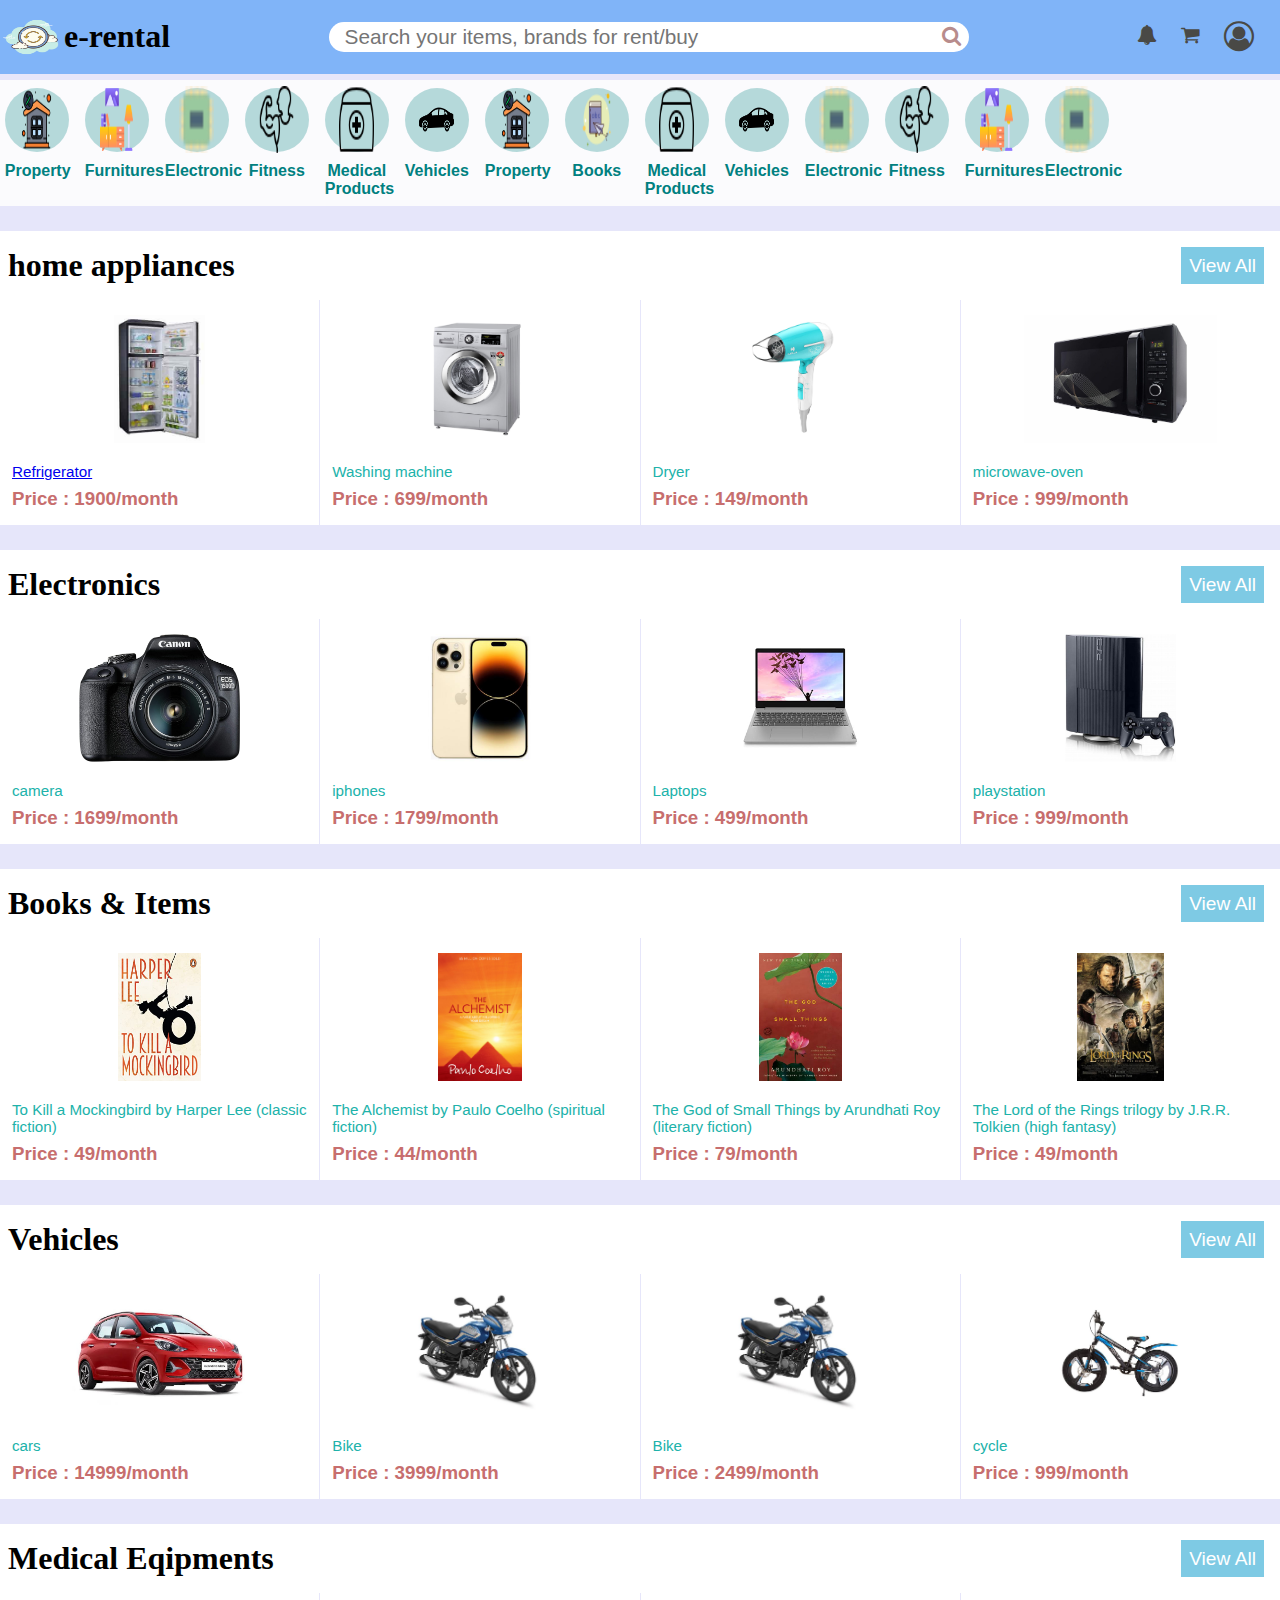
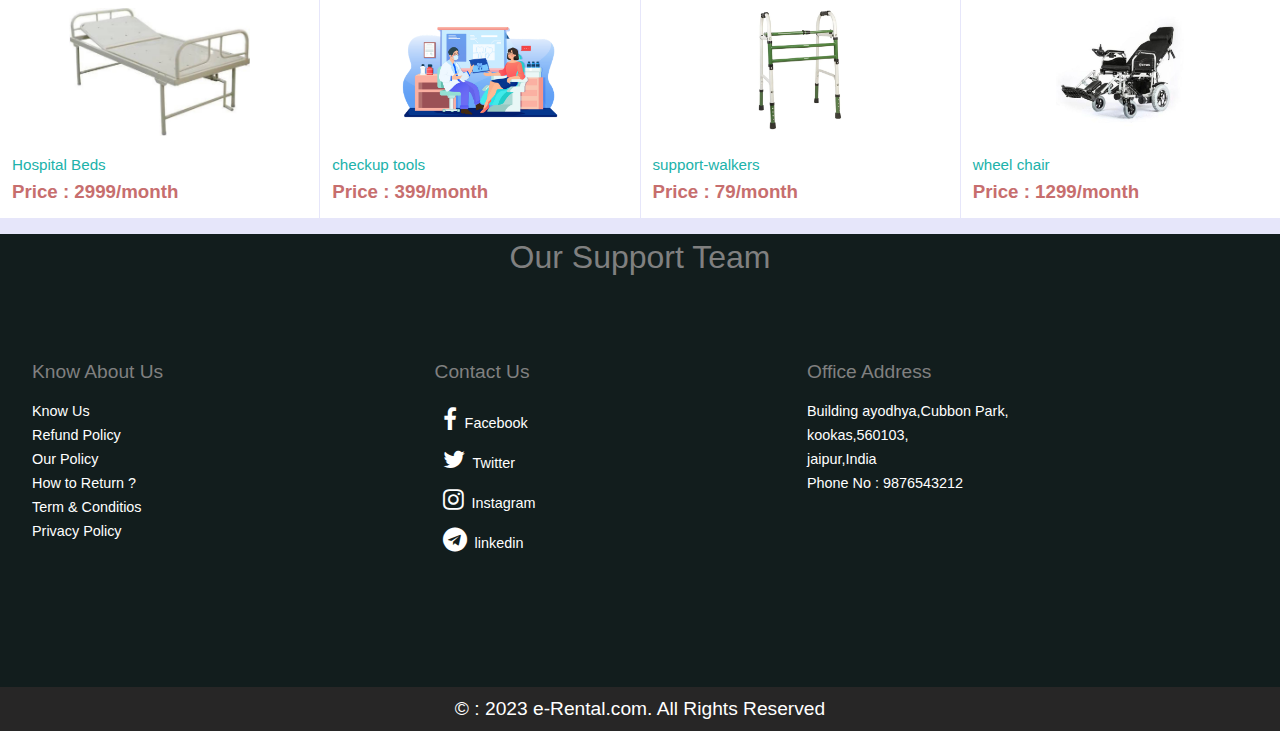
==== homepage.html @ aa5e431b "Add files via upload" ====
<!DOCTYPE html>
<html lang="en">
<head>
    <meta charset="UTF-8">
    <meta name="viewport" content="width=device-width, initial-scale=1.0">
    <link rel = "icon" href="/images/main_logo.jpg">
    <title>e-Rental |home</title>

</head>

<!-- css file -->
<link rel="stylesheet" href="css/site.css">

 <!-- font awesome icon -->
 <link rel="stylesheet" href="https://cdnjs.cloudflare.com/ajax/libs/font-awesome/4.7.0/css/font-awesome.min.css">
<body>
    <nav>
        <div class="nav-responsive">
            <img src="/images/main_logo.png" alt="image" class="logo" id="logo">
            <div><h1>e-rental</h1></div>
       
            <div class="nav-search">
                <a href="">
                    <i class="fa fa-search" id="find">
                    </i>
                </a>
                <input type="text" id="search" placeholder="Search your items, brands for rent/buy">
            </div>
            <div class="access">
                <a href="#" id="notification"><i class="fa fa-bell"></i></a>
                <a href="#" id="cart"><i class="fa fa-shopping-cart"></i></a>
                <a href="#" id="bars"><i class="fa fa-bars"></i></a>
                <a href="#" id="account"><i class="fa fa-user-circle-o"></i></a>
            </div>
        </div>      
    </nav>

<!-- main section -->
<main id="main" >
    <!-- categories section -->
    <section id="categories">
        <div class="brand">
            <div class="img-container">
                <img src="/images/property-logo.png" alt="img" class="brand-img">
            </div>
            <h4 id="brand-name">property</h4>
        </div>
        <div class="brand">
            <div class="img-container">
                <img src="/images/furniturelogo.png" alt="img" class="brand-img">
            </div>
            <h4 id="brand-name">Furnitures</h4>
        </div>
        <div class="brand">
            <div class="img-container">
                <img src="/images/electronics-logo.png" alt="img" class="brand-img">
            </div>
            <h4 id="brand-name">Electronic</h4>
        </div>
        <div class="brand">
            <div class="img-container">
                <img src="/images/fitness-logo.png" alt="img" class="brand-img">
            </div>
            <h4 id="brand-name">fitness</h4>
        </div>
        <div class="brand">
            <div class="img-container">
                <img src="/images/medical-logo.png" alt="img" class="brand-img">
            </div>
            <h4 id="brand-name">medical <br> products</h4>
        </div>
        <div class="brand">
            <div class="img-container">
                <img src="/images/vehicles-logo.png" alt="img" class="brand-img">
            </div>
            <h4 id="brand-name">Vehicles</h4>
        </div>
        <div class="brand">
            <div class="img-container">
                <img src="/images/property-logo.png" alt="img" class="brand-img">
            </div>
            <h4 id="brand-name">property</h4>
        </div>
        
        </div>
        <div class="brand">
            <div class="img-container">
                <img src="/images/book-logo.png" alt="img" class="brand-img">
            </div>
            <h4 id="brand-name">books</h4>
        </div>
        <div class="brand">
            <div class="img-container">
                <img src="/images/medical-logo.png" alt="img" class="brand-img">
            </div>
            <h4 id="brand-name">medical <br> products</h4>
        </div>
        <div class="brand">
            <div class="img-container">
                <img src="/images/vehicles-logo.png" alt="img" class="brand-img">
            </div>
            <h4 id="brand-name">Vehicles</h4>
        </div>
        <div class="brand">
            <div class="img-container">
                <img src="/images/electronics-logo.png" alt="img" class="brand-img">
            </div>
            <h4 id="brand-name">Electronic </h4>
        </div>
        <div class="brand">
            <div class="img-container">
                <img src="/images/fitness-logo.png" alt="img" class="brand-img">
            </div>
            <h4 id="brand-name">fitness</h4>
        </div>
        <div class="brand">
            <div class="img-container">
                <img src="/images/furniturelogo.png" alt="img" class="brand-img">
            </div>
            <h4 id="brand-name">Furnitures</h4>
        </div>
        <div class="brand">
            <div class="img-container">
                <img src="/images/electronics-logo.png" alt="img" class="brand-img">
            </div>
            <h4 id="brand-name">Electronic </h4>
        </div>
        
    </section>
<!-- end of categories section -->

<!-- all categories -->
<section class="categories">
    <div class="title-container">
        <h1 id="title">home appliances</h1>
        <button type="button" id="item-btn">View All</button>
    </div>
    <div class="card">
        <div class="item-container" id="0">
            <div class="card-item">
                <a href="/product-detail/refrigerator.html"><img src="/images/fridge.jpg" alt="img" id="card-img"></a>  
                <p id="item-name"><a href="/product-detail/refrigerator.html">Refrigerator</a> </p>
            </div>
            <i class="fa fa-shopping-cart" id="add-to-cart"></i>
            <h3 id="item-price">Price : 1900/month</h3>               
        </div>

        <div class="item-container" id="1">
            <div class="card-item" >
                <img src="/images/washingmachine.jpg" alt="img" id="card-img">
                <p id="item-name">Washing machine</p>              
            </div>
            <i class="fa fa-shopping-cart" id="add-to-cart"></i>
            <h3 id="item-price">Price : 699/month <h3>
        </div>

        <div class="item-container" id="2">
            <div class="card-item" >
                <img src="/images/dryer.jpg" alt="img" id="card-img">
                <p id="item-name">Dryer</p>
            </div>
            <i class="fa fa-shopping-cart" id="add-to-cart"></i>
            <h3 id="item-price">Price : 149/month</h3>                
        </div>

        <div class="item-container" id="3">
            <div class="card-item">
                <img src="/images/own.jpg" alt="img" id="card-img">
                <p id="item-name">microwave-oven</p>
            </div>
            <i class="fa fa-shopping-cart" id="add-to-cart"></i>
            <h3 id="item-price">Price : 999/month</h3>            
        </div>
    </div>
</section>

<!-- products -->
<section class="categories">
    <div class="title-container">
        <h1 id="title">Electronics</h1>
        <button type="button" id="item-btn">View All</button>
    </div>
    <div class="card">

        <div class="item-container" id="4">
            <div class="card-item">
                <img src="/images/camera.jpg" alt="img" id="card-img">
                <p id="item-name">camera</p>
            </div>
            <i class="fa fa-shopping-cart" id="add-to-cart"></i>
            <h3 id="item-price">Price : 1699/month </h3>            
        </div>

        <div class="item-container"  id="5">
            <div class="card-item">
                <img src="/images/iphones.jpg" alt="img" id="card-img">
                <p id="item-name">iphones</p>
            </div>
            <i class="fa fa-shopping-cart" id="add-to-cart"></i>
            <h3 id="item-price">Price : 1799/month </h3>            
        </div>

        <div class="item-container"  id="6">

            <div class="card-item">
                <img src="/images/laptop.jpg" alt="img" id="card-img">
                <p id="item-name">Laptops</p>
            </div>
            <i class="fa fa-shopping-cart" id="add-to-cart"></i>
            <h3 id="item-price">Price : 499/month</h3>            
        </div>

        <div class="item-container" id="7">
            <div class="card-item">
                <img src="/images/playstation.jpg" alt="img" id="card-img">
                <p id="item-name">playstation</p>
            </div>
            <i class="fa fa-shopping-cart" id="add-to-cart"></i>
            <h3 id="item-price">Price : 999/month </h3>            
        </div>
    </div>
</section>
<!-- end of products -->

<!-- product-->
<section class="categories">
    <div class="title-container">
        <h1 id="title">Books & Items</h1>
        <button type="button" id="item-btn">View All</button>
    </div>
    <div class="card">

        <div class="item-container" id="8">
            <div class="card-item">
                <img src="/images/mockingbird.jpg" alt="img" id="card-img">
                <p id="item-name">To Kill a Mockingbird by Harper Lee (classic fiction)</p>
            </div>
            <i class="fa fa-shopping-cart" id="add-to-cart"></i>
            <h3 id="item-price">Price : 49/month </h3>            
        </div>

        <div class="item-container" id="9">

            <div class="card-item">
                <img src="/images/achlimist.jpg" alt="img" id="card-img">
                <p id="item-name">The Alchemist by Paulo Coelho (spiritual fiction)</p>
            </div>
            <i class="fa fa-shopping-cart" id="add-to-cart"></i>
            <h3 id="item-price">Price : 44/month</h3>            
        </div>

        <div class="item-container" id="10">

            <div class="card-item">
                <img src="/images/smallthings.jpg" alt="img" id="card-img">
                <p id="item-name">The God of Small Things by Arundhati Roy (literary fiction)</p>
            </div>
            <i class="fa fa-shopping-cart" id="add-to-cart"></i>
            <h3 id="item-price">Price : 79/month</h3>            
        </div>

        <div class="item-container" id="11">

            <div class="card-item">
                <img src="/images/lordofrings.jpg" alt="img" id="card-img">
                <p id="item-name">The Lord of the Rings trilogy by J.R.R. Tolkien (high fantasy)</p>
            </div>
            <i class="fa fa-shopping-cart" id="add-to-cart"></i>
            <h3 id="item-price">Price : 49/month</h3>            
        </div>
    </div>
</section>
<!-- end of products -->

<!-- Oppo Phones -->
<section class="categories">
    <div class="title-container">
        <h1 id="title">Vehicles</h1>
        <button type="button" id="item-btn">View All</button>
    </div>
    <div class="card">

        <div class="item-container" id="12">
            <div class="card-item">
                <img src="/images/car.jpg" alt="img" id="card-img">
                <p id="item-name">cars</p>
            </div>
            <i class="fa fa-shopping-cart" id="add-to-cart"></i>
            <h3 id="item-price">Price : 14999/month</h3>            
        </div>

        <div class="item-container" id="13">
            <div class="card-item">
                <img src="/images/bike.jpg" alt="img" id="card-img">
                <p id="item-name">Bike</p>
            </div>
            <i class="fa fa-shopping-cart" id="add-to-cart"></i>
            <h3 id="item-price">Price : 3999/month</h3>            
        </div>
        <div class="item-container" id="13">
            <div class="card-item">
                <img src="/images/bike.jpg" alt="img" id="card-img">
                <p id="item-name">Bike</p>
            </div>
            <i class="fa fa-shopping-cart" id="add-to-cart"></i>
            <h3 id="item-price">Price : 2499/month</h3>            
        </div>
        <div class="item-container" id="13">
            <div class="card-item">
                <img src="/images/cycle.jpg" alt="img" id="card-img">
                <p id="item-name">cycle</p>
            </div>
            <i class="fa fa-shopping-cart" id="add-to-cart"></i>
            <h3 id="item-price">Price : 999/month</h3>            
        </div>

        
    </div>
</section>
<!-- end of product -->

<!--..... -->
<section class="categories">
    <div class="title-container">
        <h1 id="title">Medical Eqipments</h1>
        <button type="button" id="item-btn">View All</button>
    </div>
    <div class="card">

        <div class="item-container" id="16">

            <div class="card-item">
                <img src="/images/hospital-bed.jpg" alt="img" id="card-img">
                <p id="item-name">Hospital Beds</p>
            </div>
            <i class="fa fa-shopping-cart" id="add-to-cart"></i>
            <h3 id="item-price">Price : 2999/month</h3>            
        </div>

        <div class="item-container" id="17">
            <div class="card-item">
                <img src="/images/checkup.webp" alt="img" id="card-img">
                <p id="item-name">checkup tools</p>
            </div>
            <i class="fa fa-shopping-cart" id="add-to-cart"></i>
            <h3 id="item-price">Price : 399/month</h3>            
        </div>

        <div class="item-container" id="18">
            <div class="card-item">
                <img src="/images/supporter.jpg" alt="img" id="card-img">
                <p id="item-name">support-walkers</p>
            </div>
            <i class="fa fa-shopping-cart" id="add-to-cart"></i>
            <h3 id="item-price">Price : 79/month</h3>            
        </div>

        <div class="item-container" id="19">
            <div class="card-item">
                <img src="/images/wheelchai.jpg" alt="img" id="card-img">
                <p id="item-name">wheel chair</p>
            </div>
            <i class="fa fa-shopping-cart" id="add-to-cart"></i>
            <h3 id="item-price">Price : 1299/month</h3>            
        </div>
    </div>
</section>
<!-- end of products and services -->

<!-- Footer section -->
    <footer>
        <p id="footer-title">our support team</h3p>
        <div class="footer">
            <div class="support">
                <ul>
                    <h3>Know About Us</h3>
                    <li><a href="#" id="about">Know Us</a></li>
                    <li><a href="#" id="Refund-policy">Refund Policy</a></li>
                    <li><a href="#" id="policy">Our Policy</a></li>
                    <li><a href="#" id="return-product">How to Return ?</a></li>
                    <li><a href="#" id="terms">Term & Conditios</a></li>
                    <li><a href="#" id="privacy">Privacy Policy</a></li>
                </ul>
            </div>

            <div class="social-media">

                <ul>
                    <h3>Contact Us</h3>
                    <li><i class="fa fa-facebook"></i><a href="https://www.facebook.com/lokeshmeena.official?mibextid=ZbWKwL" id="facebook">Facebook</a></li>
                    <li><i class="fa fa-twitter"></i><a href="https://twitter.com/lokesh__2512?t=vlcfrA0ZE32opYzxtKAq4A&s=09" id="twitter">Twitter</a></li>
                    <li><i class="fa fa-instagram"></i><a href="https://instagram.com/lokeshhhh25" id="facebook">Instagram</a></li>
                    <li><i class="fa fa-telegram"></i><a href="https://www.linkedin.com/in/lokesh-meena-945a01206" id="facebook">linkedin</a></li>
                </ul>
            </div>

            <div class="address">
                <h3>Office Address</h3>
                <p>Building ayodhya,Cubbon Park,</p>
                <p>kookas,560103,</p>
                <p>jaipur,India</p>
                <p>Phone No : 9876543212</p>
            </div>
        </div>

        <div id="copyright">
            <p>&#169 : 2023 e-Rental.com. All Rights Reserved</p>
        </div>
    </footer>
<!-- end of footer section -->

</main>
<!-- end of main -->


<!-- details page section -->
<div id="details-page">
    <div class="details">
        <div class="items-detail">
            <div class="image-container">
                <img src="/images/redmiK20.jpg" alt="" id="details-img">
            </div>
            <div class="details-card">
                <h2 id="detail-title">Samsung Galaxy</h2>
                <h4 id="detail-price">Price : Rs 9,999</h4>
                <p id="you-save">You save : (Rs 4,000)</p>
                <p id="delievery"><strong>Delivery : </strong> In 3 - 4 days</p>
                <p id="spec"><strong>Specification :</strong>

                    <ul>
                        <li>13MP AI triple main camera + 2MP bokeh (depth of field) camera + 2MP macro camera with photo, video, professional mode panorama, portrait, time-lapse etc. | 16MP front punch hole camera</li>

                        <li>Lorem ipsum, dolor sit amet consectetur adipisicing elit. </li>

                        <li>Lorem ipsum dolor sit amet consectetur adipisicing elit. Nihil maxime reiciendis laborum! Velit odit molestias architecto doloremque est sapiente. </li>
                    </ul>
                </p>
                <button id="carts">Add to Cart</button>
                <button id="buy">Back</button>
            </div>
        </div>
    </div>
</div>
<!-- end of page detail -->


<!-- cart list section -->
<div id="cart-container">
    <p id="cart-title">Your <strong>Cart</strong></p id="cart-title">
    <div id="empty-cart">
        <h1>Your Cart is Empty...</h1>
    </div>

    <div id="cart-with-items">
        <div class="cart-column">
            <h3>Product</h3>
            <h3>Product Name</h3>
            <h3>Total </h3>
            <h3>Quantity</h3>
            <h3>Remove</h3>
        </div>
        <div id="item-body">
        </div>
        <div id="total">
            <h3 id="total-items"></h3>
            <h2 id="total-amount"></h2>
            <h3 id="you-saved"></h3>
        </div>
    </div>
</div>
<script src="/site.js"></script>
</body>
</html>
---- css/site.css ----
*{
    margin: 0;
    padding: 0;
    box-sizing: border-box;
}
body{
    background: lavender;
}
.nav-responsive{
    display: flex;
    position: fixed;
    z-index: 1;
    width: 100vw;
    justify-content: space-between;
    align-items: center;
    background:rgb(128, 180, 248);
    padding: 0.8rem 0rem;
    margin-top: -5rem;
}

.logo{
    width: 4rem;
    height: 3rem;
    border-radius: 50%;
}
.nav-search{
    width: 50vw;
    margin: 0 auto;
    position: relative;
}
#search{
    margin: 0 auto;
    width: 50vw;
    outline: none;
    font-size: 1.3rem;
    padding:0.2rem 2rem 0.2rem 1rem;
    border-radius: 1rem;
    border: none;
}
#find{
    position: absolute;
    font-size: 1.3rem;
    top: 0.3rem;
    right: 0.5rem;
    color: rgb(184, 140, 140);
    background: transparent;
}

.access a{
    color: rgb(73, 73, 70);
    font-size: 20px;
    padding:0 10px;
}
#notification{
    position: relative;
    top: -5px;
}
#cart{
    position: relative;
    top: -5px;
}
#bars{
    padding:0 10px;
    font-size: 30px;
    margin-right: 1rem;
}
#account{
    display: none;
    margin-right: 1rem;
}
#account i{
    font-size: 30px;
}



/* main section */
#main{
    margin-top: 5rem;
}
#categories{
    margin: 0.5rem 0;
    display: flex;
    padding: 0.5rem 0.3rem;
    background: rgba(253, 253, 253, 0.924);
}
.brand{
    width: 4rem;
    text-align: center;
    margin-right: 1rem;
    cursor: pointer;
}
.img-container{
    width: 4rem;
    height: 4rem;
    background: rgba(0, 128, 128, 0.278);
    border-radius: 50%;
    position: relative;
}

.brand-img{                                      
    height: 4.2rem;
    width: 2.2rem;
    position: relative;
    top: -2.5px;
    margin: auto;
    text-align: center;
}
#brand-name{
    font-family: sans-serif;
    text-transform: capitalize;
    margin-top: 10px;
    color: teal;
}
.categories{
    margin-top: 25px;
}
.title-container{
    display: flex;
    justify-content: space-between;
    background: white;
    padding: 1rem 0.5rem;
}
#item-btn{
    outline: none;
    border: none;
    background: rgb(126, 202, 228);
    color: white;
    padding: 0 0.5rem;
    font-size: 1.2rem;
    margin-right: 0.5rem;
}
#item-btn:active{
    background: rgb(4, 167, 243);
}
#title{
    font-size: 2rem;
    background: white;
}
.card{
    display: grid;
    grid-template-columns: 
    auto auto ;
    grid-gap: 1px;
    text-align: center;
    font-family: sans-serif;
}
.item-container{
    background: white;
    position: relative;
    background: white;
    padding: 15px 12px;
    position: relative;
}
.item-container:hover{
    background: lavender;
    transition: all 0.7s ease-in-out;
}
.item-container:hover #card-img{
    transform: scale(1.1);
    transition: all 0.7s ease-in-out;
}
.card-item{
    cursor: pointer;
}
#card-img{
    position: relative;
    max-width: 100%;
    max-height: 8rem;
    text-align: center;
}
#item-name{
    text-align: left;
    color: lightseagreen;
    margin-top: 1rem;
    font-size: 0.95rem;
}
#add-to-cart{
    font-size: 1.5rem;
    color: rgb(155, 85, 96);
    position: absolute;
    bottom: 1rem;
    right: 0.8rem;
    cursor: pointer;
    opacity: 0;
    
}
.item-container:hover #add-to-cart{
    transition: all 0.7s ease-in-out;
    opacity: 1;
}
#item-price{
    color: rgb(199, 110, 110);
    text-align: left;
    margin-top: 0.5rem;
}

/* footer */
footer{
    background: rgb(18, 29, 29);
    color: white;
    font-family: sans-serif;
    margin-top: 1rem;
}
#footer-title{
    font-size: 2rem;
    text-transform: capitalize;
    text-align: center;
    padding: 0.3rem 0;
    color: grey;

}
.footer{
    display: grid;
    padding: 5rem 2rem;
    grid-template-columns: auto auto;
    grid-gap: 2rem;
    font-size: 0.9rem;
}
.footer  h3{
    margin-bottom: 1rem;
    font-weight: 200;
    font-size: 1.2rem;
    color: grey;
}
.footer ul li{
    list-style-type: none;
    line-height: 1.5rem;
}
.footer ul li a{
    color: white;
    text-decoration: none;

}
.footer p{
    line-height: 1.5rem;
}

#copyright{
    margin-top: 3rem;
    text-align: center;
    background: rgb(39, 38, 38);
    padding: 0.7rem 0;
    font-size: 1.2rem;
}

.footer .social-media i{
    padding: 0.5rem;
    font-size: 1.5rem;
}


/* Details page */
#details-page{
    background: rgba(128, 128, 128, 0.356);
    position: fixed;
    top: 0;
    bottom: 0;
    right: 0;
    left: 0;
    display: none;
    transition: all 0.3s ease-in-out;
}
.details{
    position: relative;
    height: 100vh;
    display: flex;
    align-items: center;
    justify-content: center;
}
.items-detail{
    position: relative;
    display: grid;
    grid-template-columns: auto auto;
    grid-column-gap: 1rem;
    background: white;
    width: 60vw;
    height: 70vh;

}
.image-container{
    padding: 2rem;
    margin-top: 3rem;
}
#details-img{
    width: 15rem;
    height: 15rem;
}


#detail-title{
    margin-top: 1rem;
    color: teal;
    font-size: 2.5rem;
}
#detail-price{
    margin-top: 1.5rem;
    color: rgb(199, 110, 110);
    font-size: 1.5rem;
}
#you-save{
    font-size: 1.2rem;
    
    color: rgb(106, 146, 161);
}
#delievery{
    margin-top: 1.5rem;
    font-size: 1.2rem;
}
#spec{
    margin-top: 0.5rem;
    font-size: 1.2rem;
}
.items-detail  ul li{
    position: relative;
    margin: 0.5rem 0;
    font-family: sans-serif;
    list-style-position: inside;
}
.items-detail button{
    font-size: 1.5rem;
    padding: 0.3rem;
    text-align: center;
    margin-top: 0.5rem;
    outline: none;
    border: none;
}
#carts{
    background: rgb(238, 166, 12);
    color: white;
}
#carts:active{
    background: white;
    color: rgb(238, 166, 12);
}
#buy{
    background: rgb(167, 179, 5);
    color: white;
}
#buy:active{
    background: white;
    color:rgb(167, 179, 5);
}


/* cart list section*/
#cart-container{
    display: none;
    margin-top: 5rem;
}
#cart-title{
    font-size: 3.5rem;
    text-align: center;
    font-family: sans-serif;
    color: rgb(146, 78, 78);
}
#empty-cart{
    display: none;
    margin-top: 4rem;
    text-align: center;
    font-size: larger;
}

#cart-with-items{
    display: none;
    margin-top: 1rem;
}

.cart-column{
    display: grid;
    padding: 1rem;
    grid-template-columns: repeat(5,1fr);
}
.cart-list{
    display: grid;
    grid-template-columns: repeat(5,1fr);
    margin-top: 0.4rem;
    position: relative;
    padding:0.5rem 1rem;
    background: white;
}
.list-name,.pay,.quantity,#remove{
    padding: 1.2rem 0.2rem;
}
#list-img{
    width: 5rem;
    height: 5rem;
}
#total{
    display: none;
    position: relative;
    margin-top: 3rem;
    right: 1rem;
    float: right;background: rgb(172, 191, 246);
    font-family: monospace;
    font-size: larger;
    padding: 1rem;
    color: rgb(149, 51, 34);
    letter-spacing: 0.1rem;
    margin-bottom: 1.5rem;
}
#you-saved{
    color: rgb(101, 99, 102);
}

/* media queries for responsive view */
@media only screen and (min-width : 800px){
    .card{
        grid-template-columns: repeat(4,1fr);
    }
    .footer{
        grid-template-columns: auto auto auto;
    }
    #account{
        display: inline;
    }
    #bars{
        display: none;
    }
}

@media only screen and (max-width : 800px){
    .items-detail{
        display: block;
        width: 70vw;
        height: 70vh;
        padding: 0 4.5rem;
    }
    #details-img{
        width: 8rem;
        height: 9rem;
    }
    #detail-title{
        font-size: 1.7rem;
        margin-top: 0rem;
    }
    #detail-price,#delievery{
        margin-top: 0.5rem;
    }
    #spec,.items-detail  ul{
        display: none;
    }
    .image-container{
        padding: 1rem;
        margin-top: 1rem;
    }
}
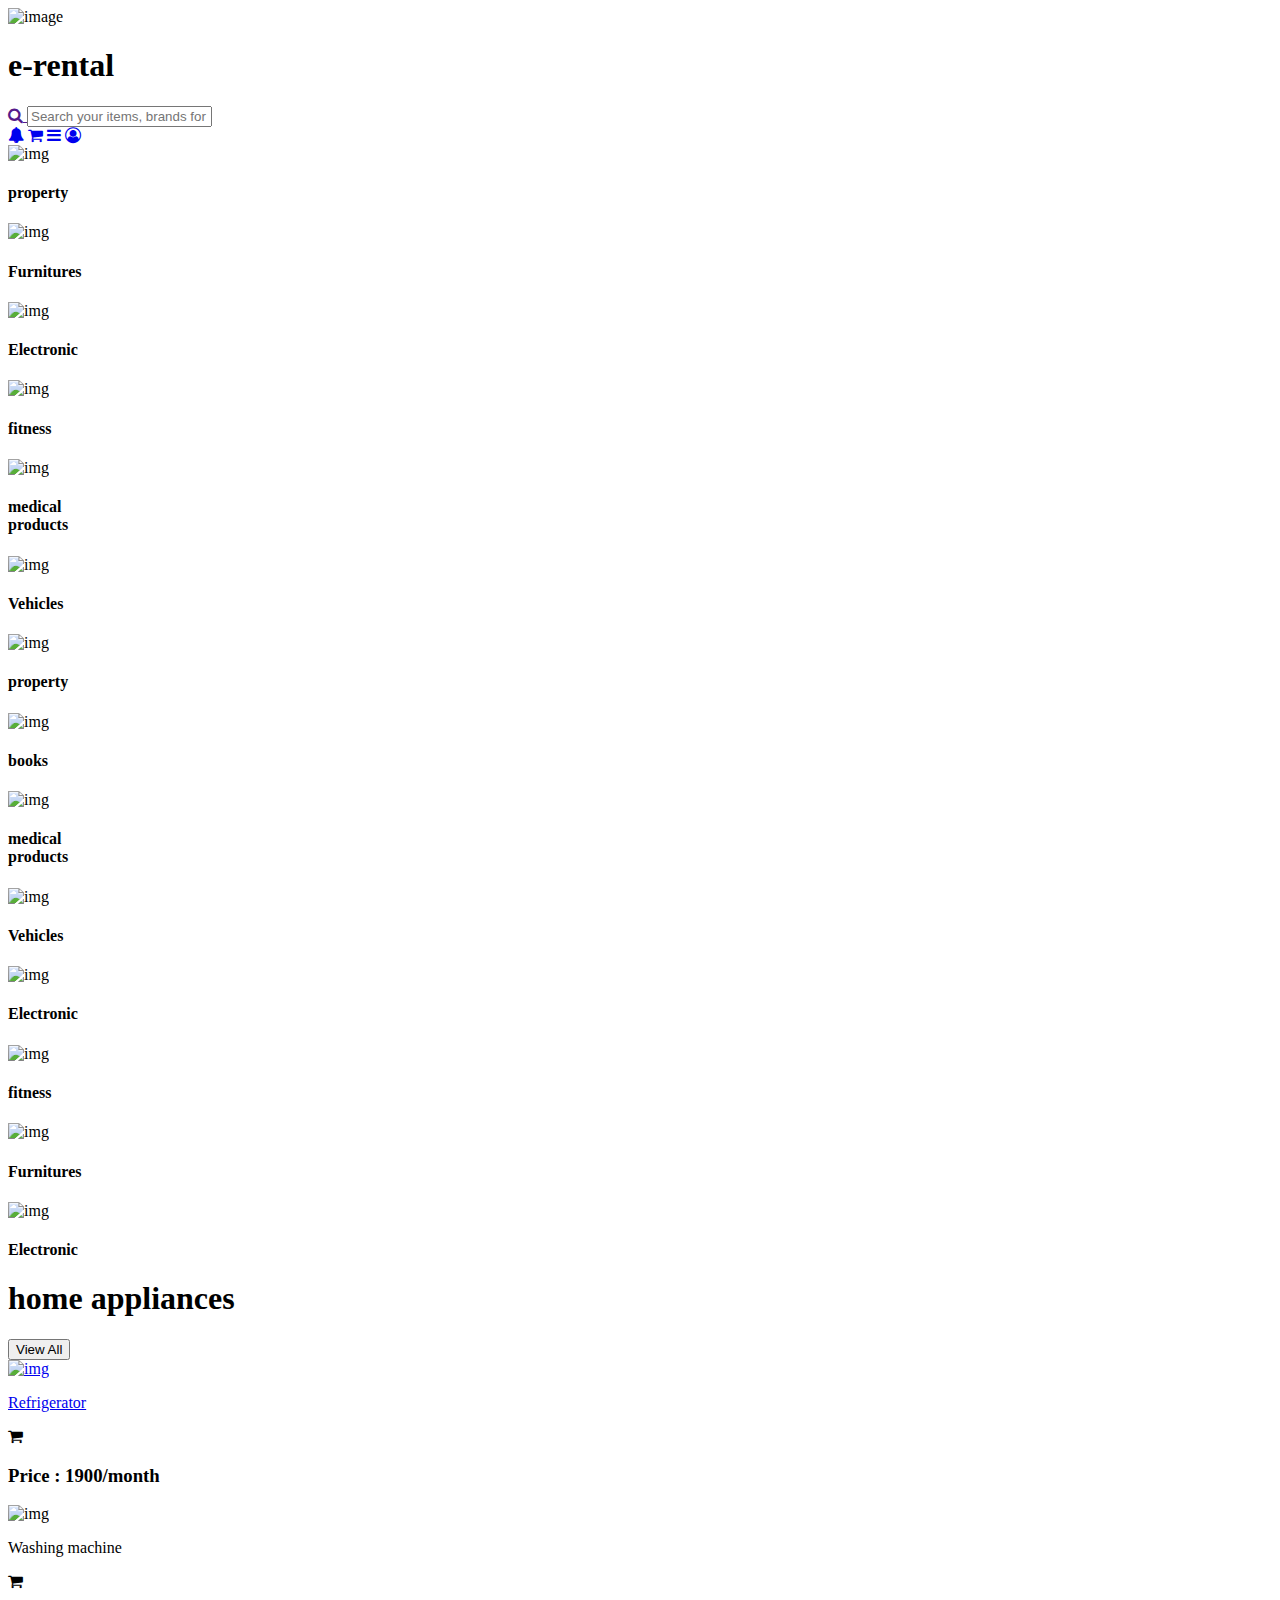
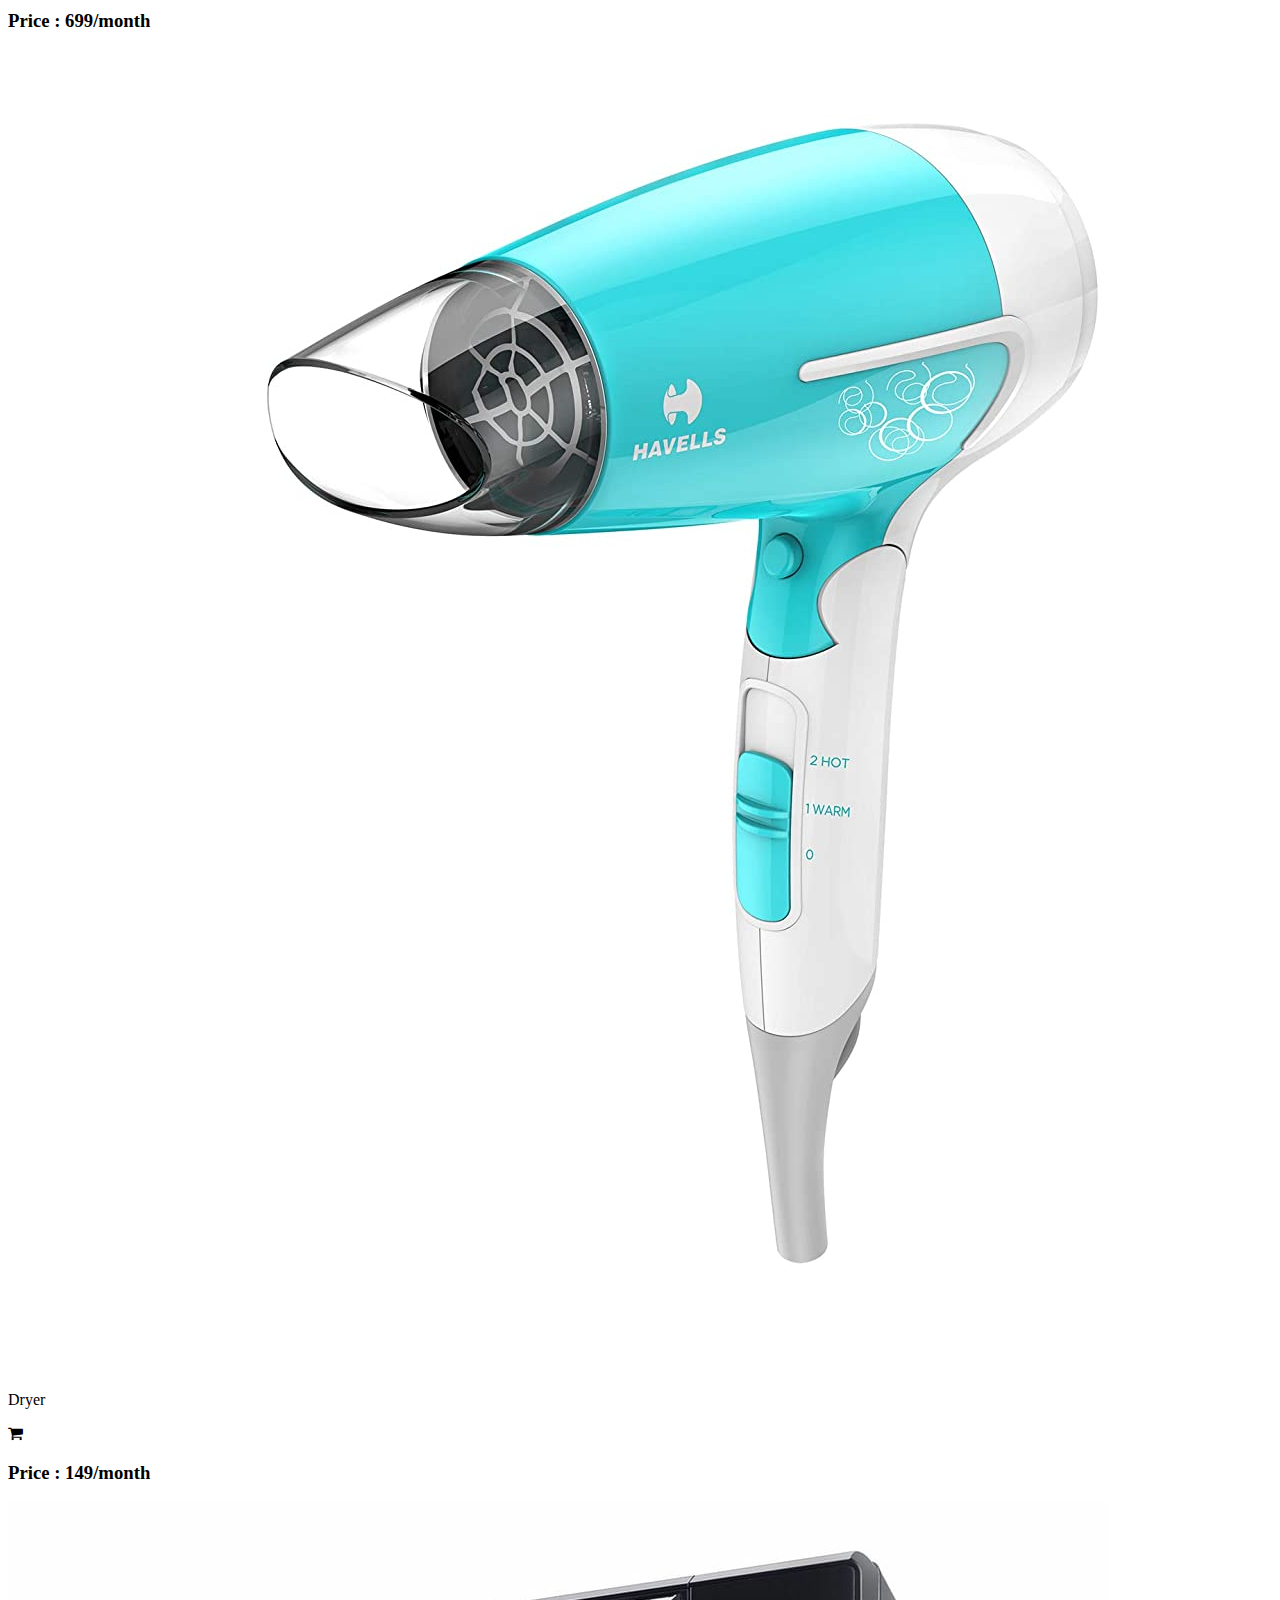
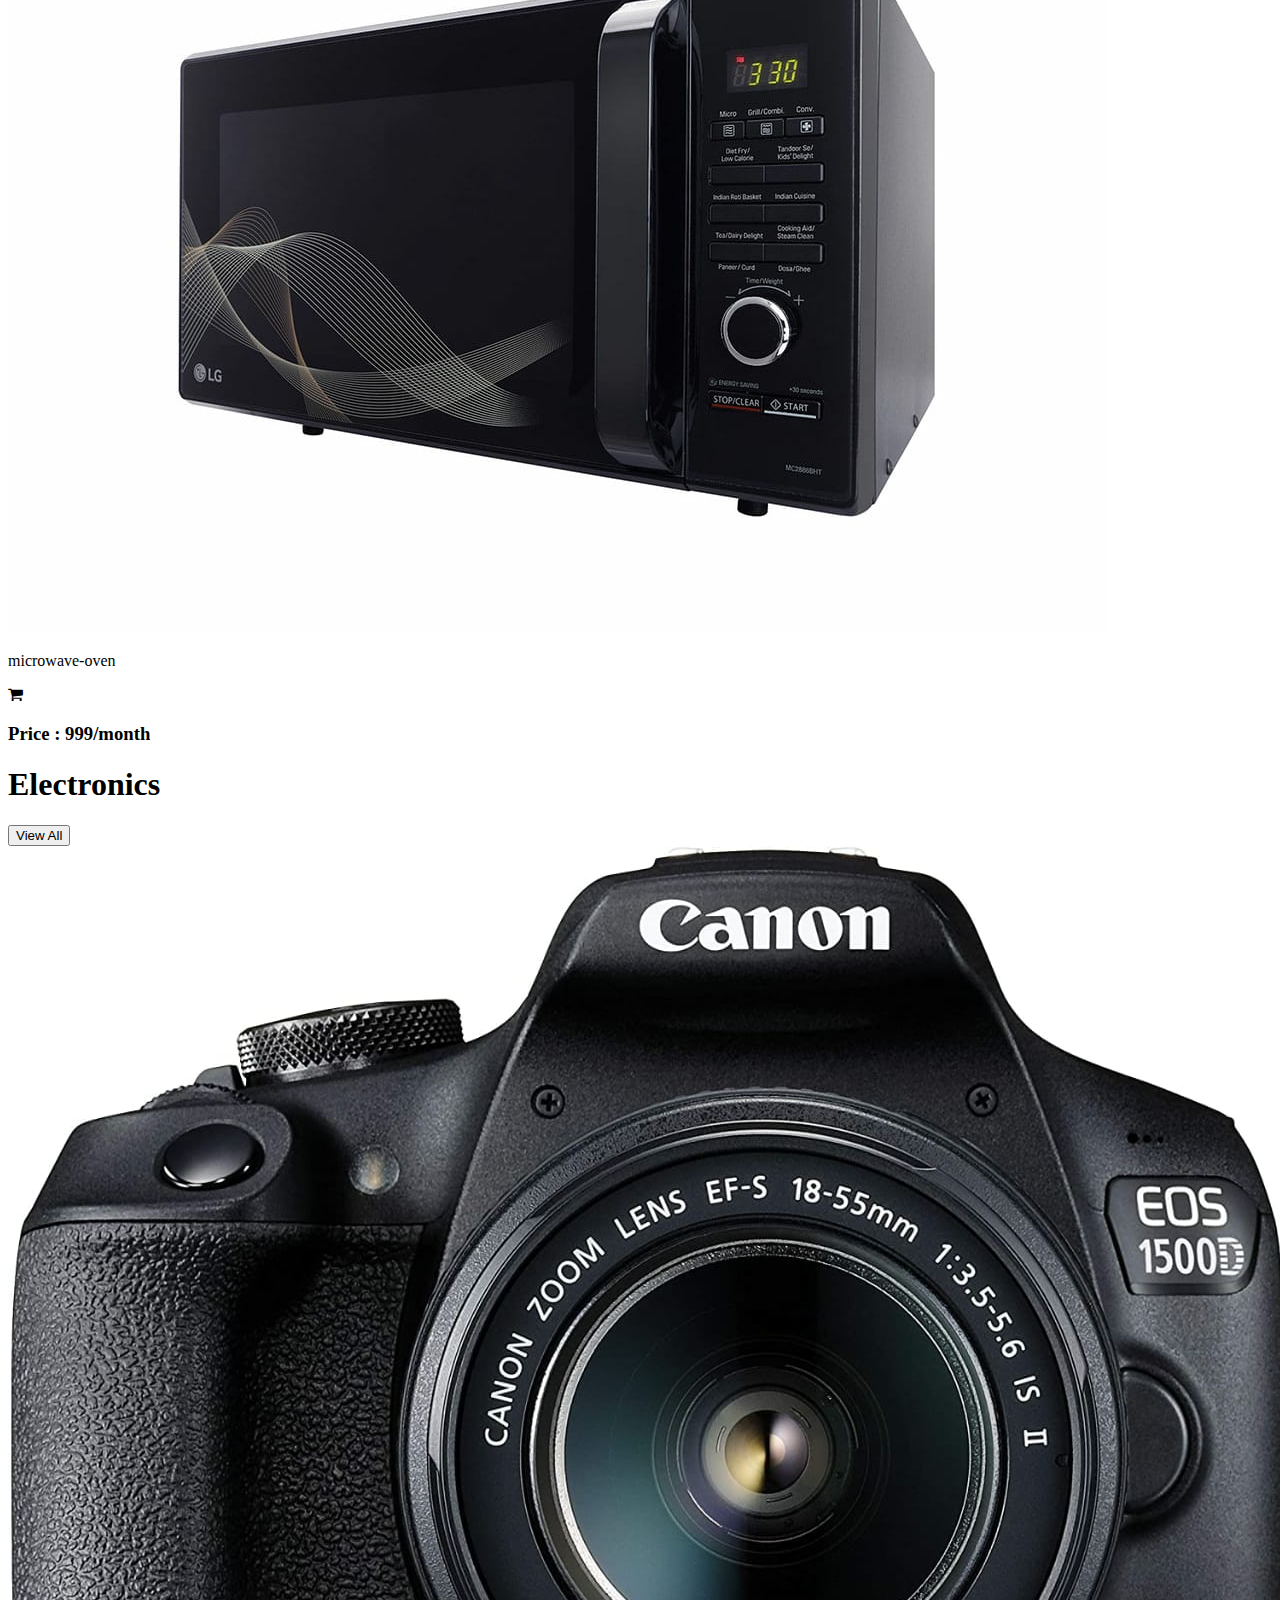
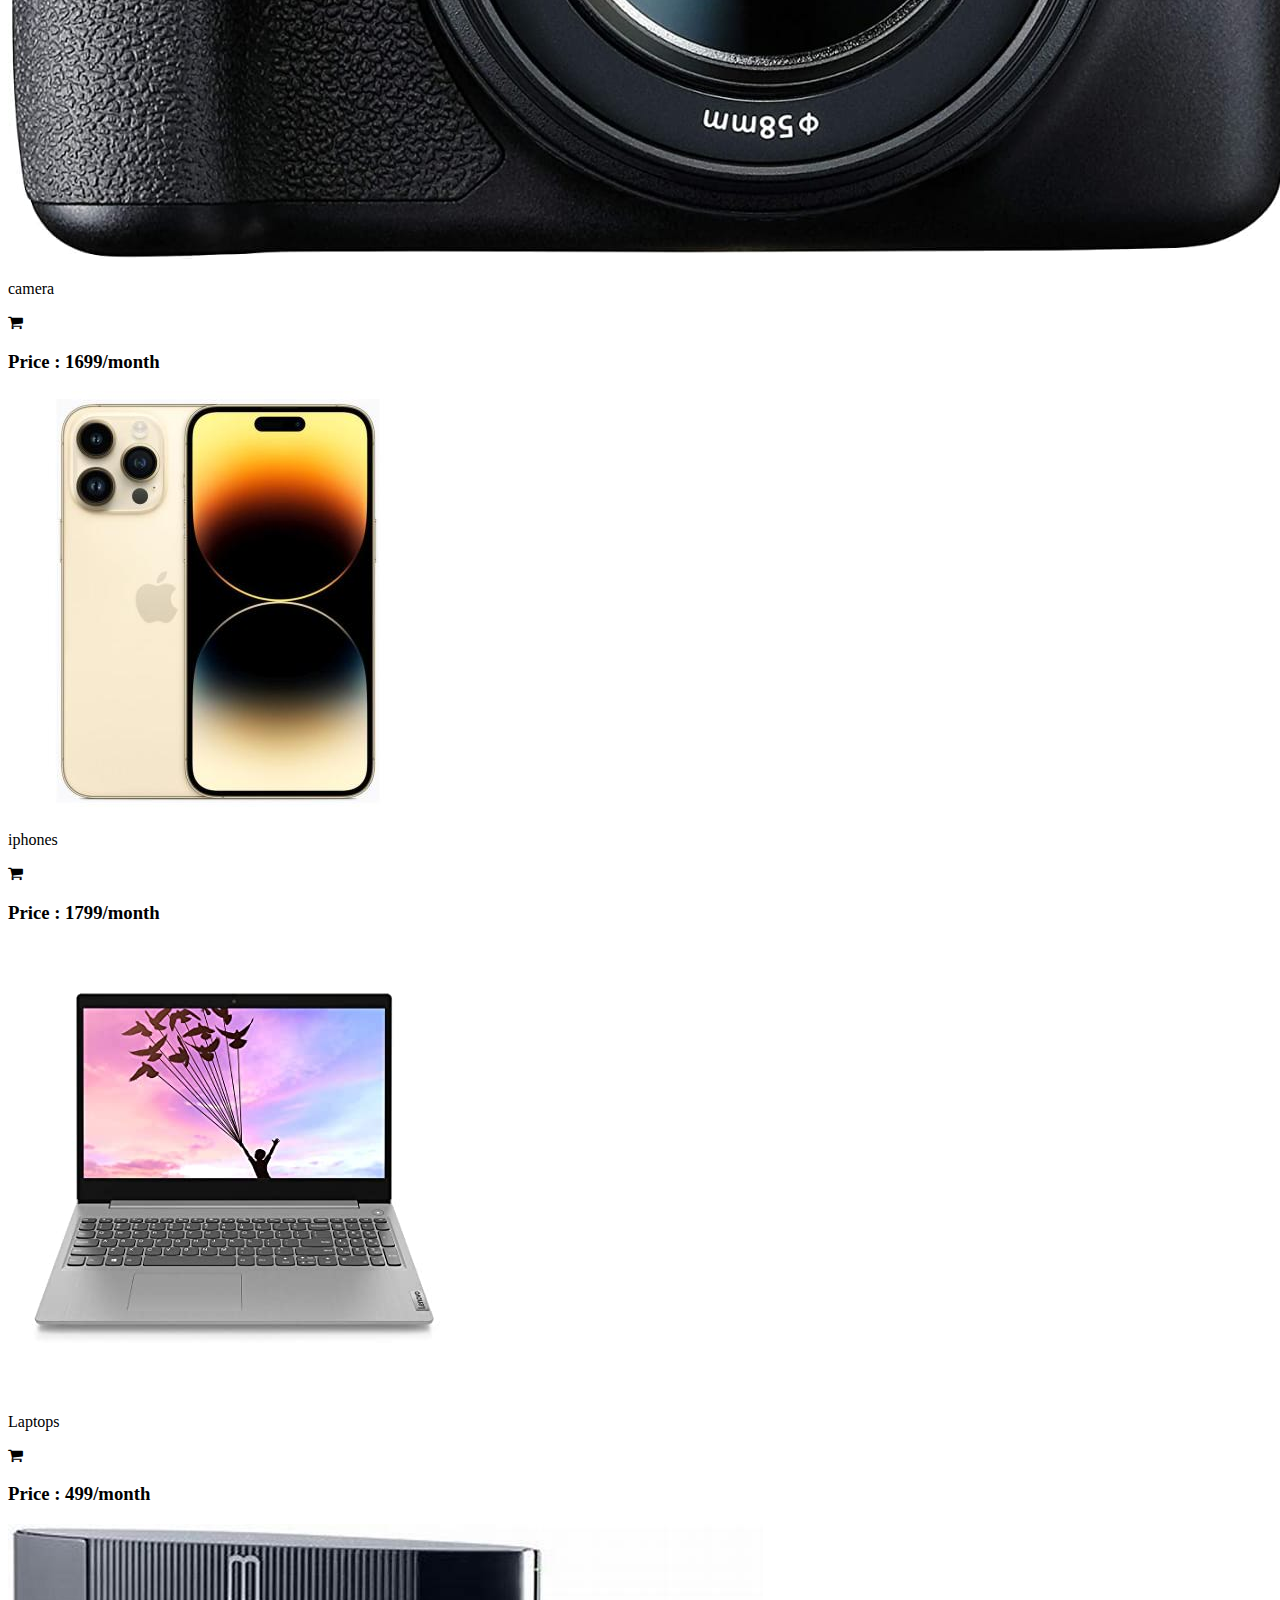
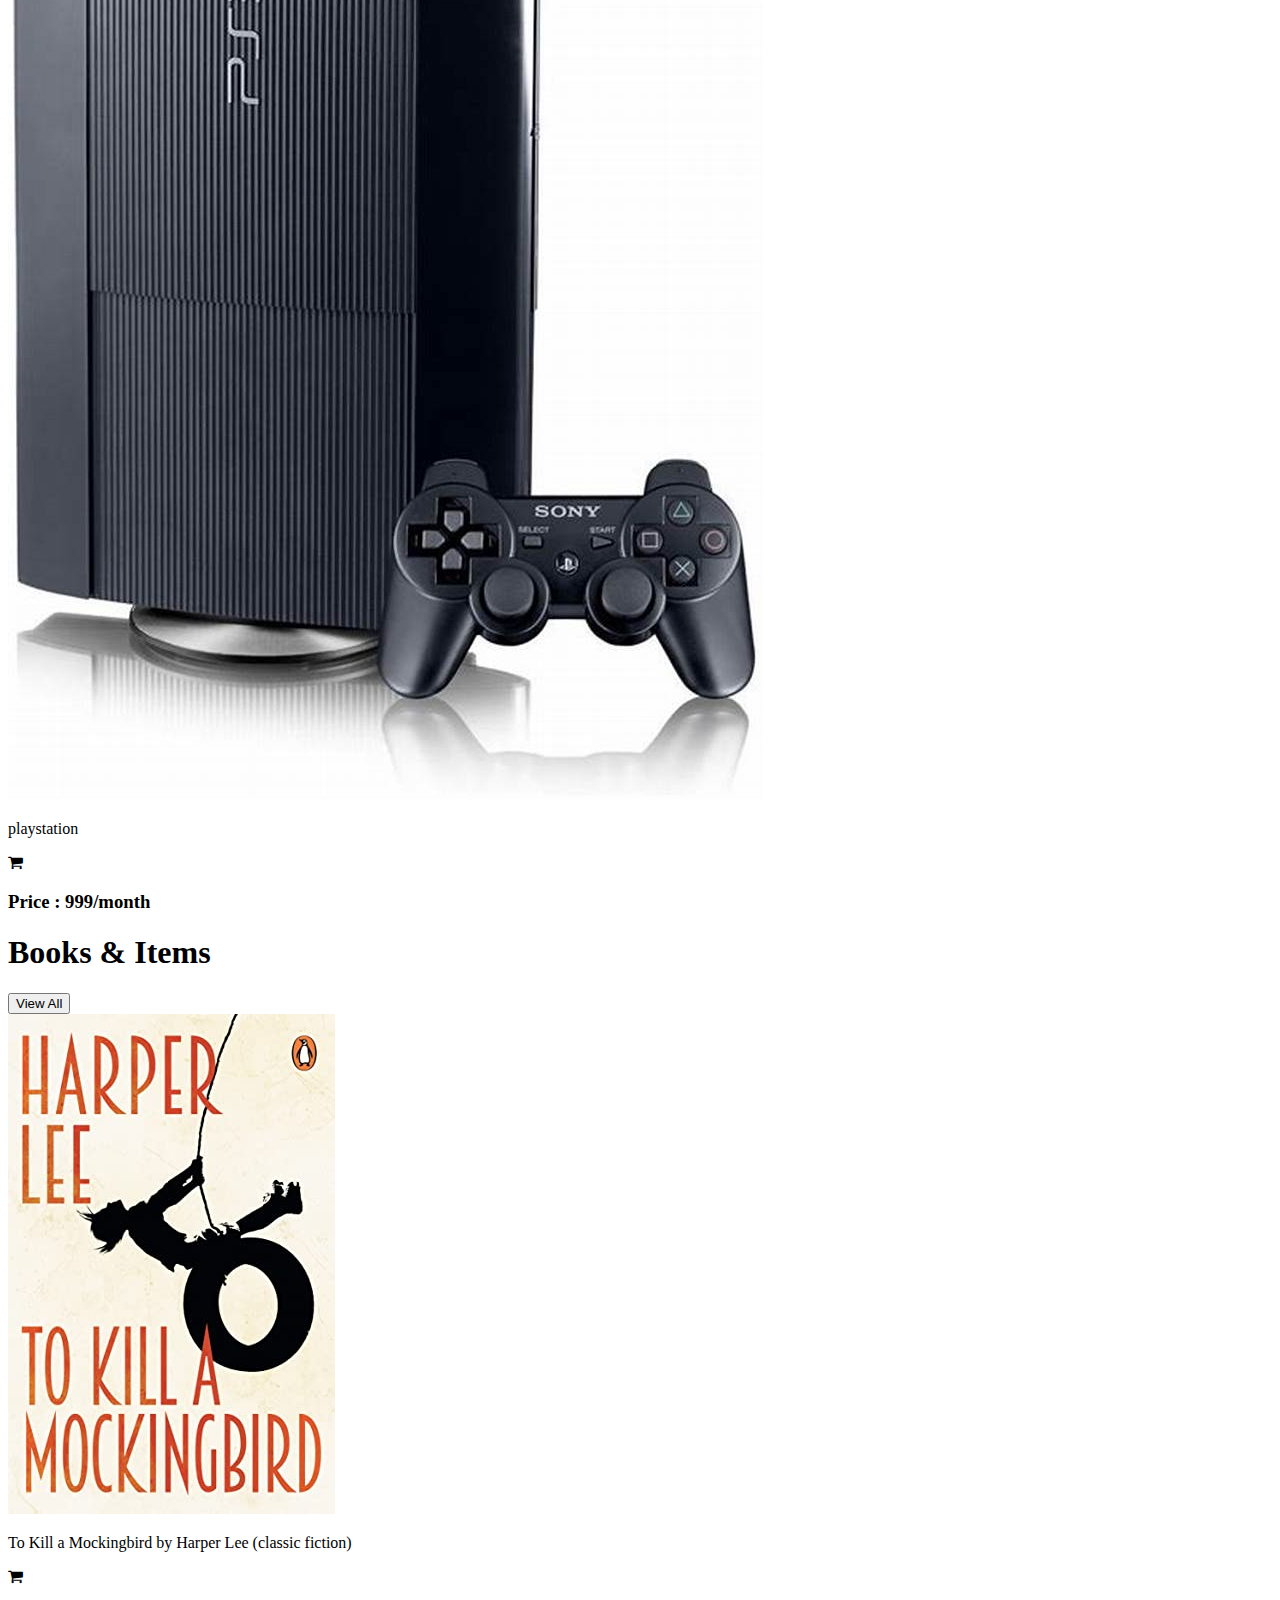
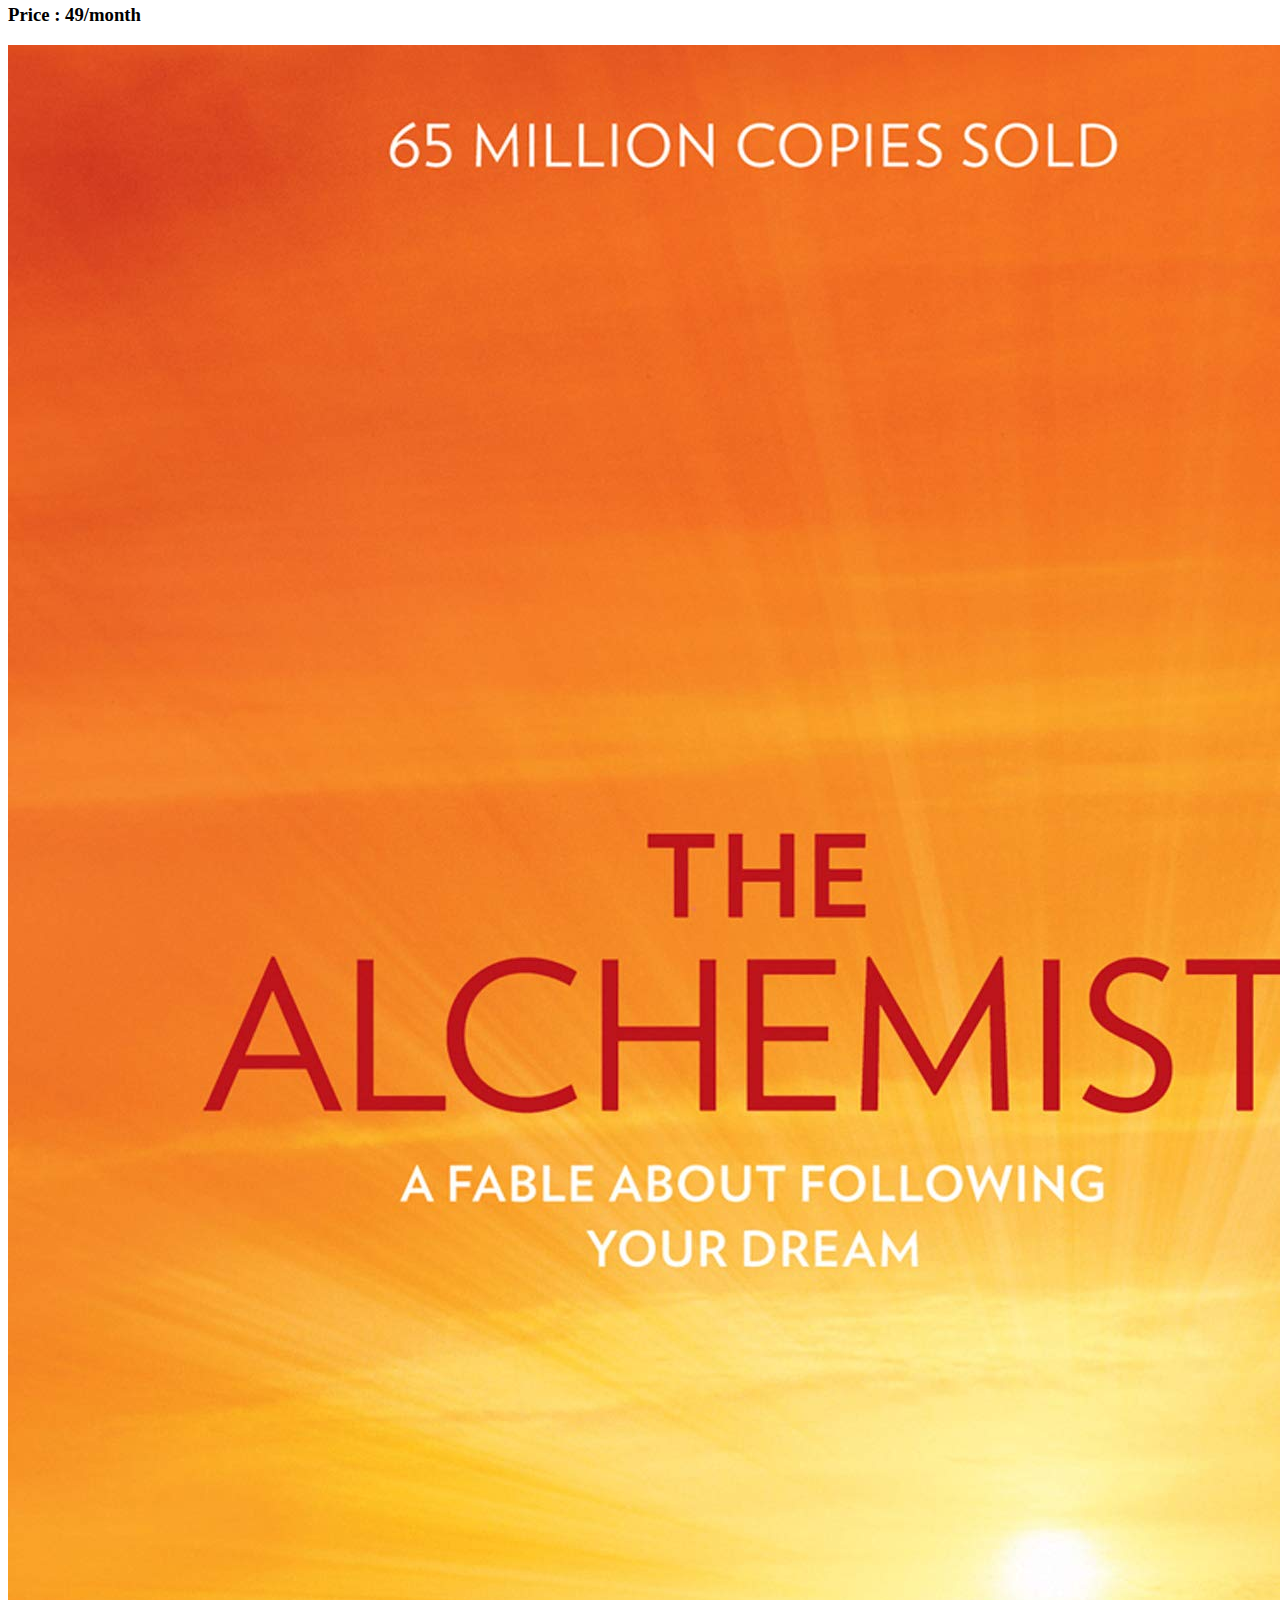
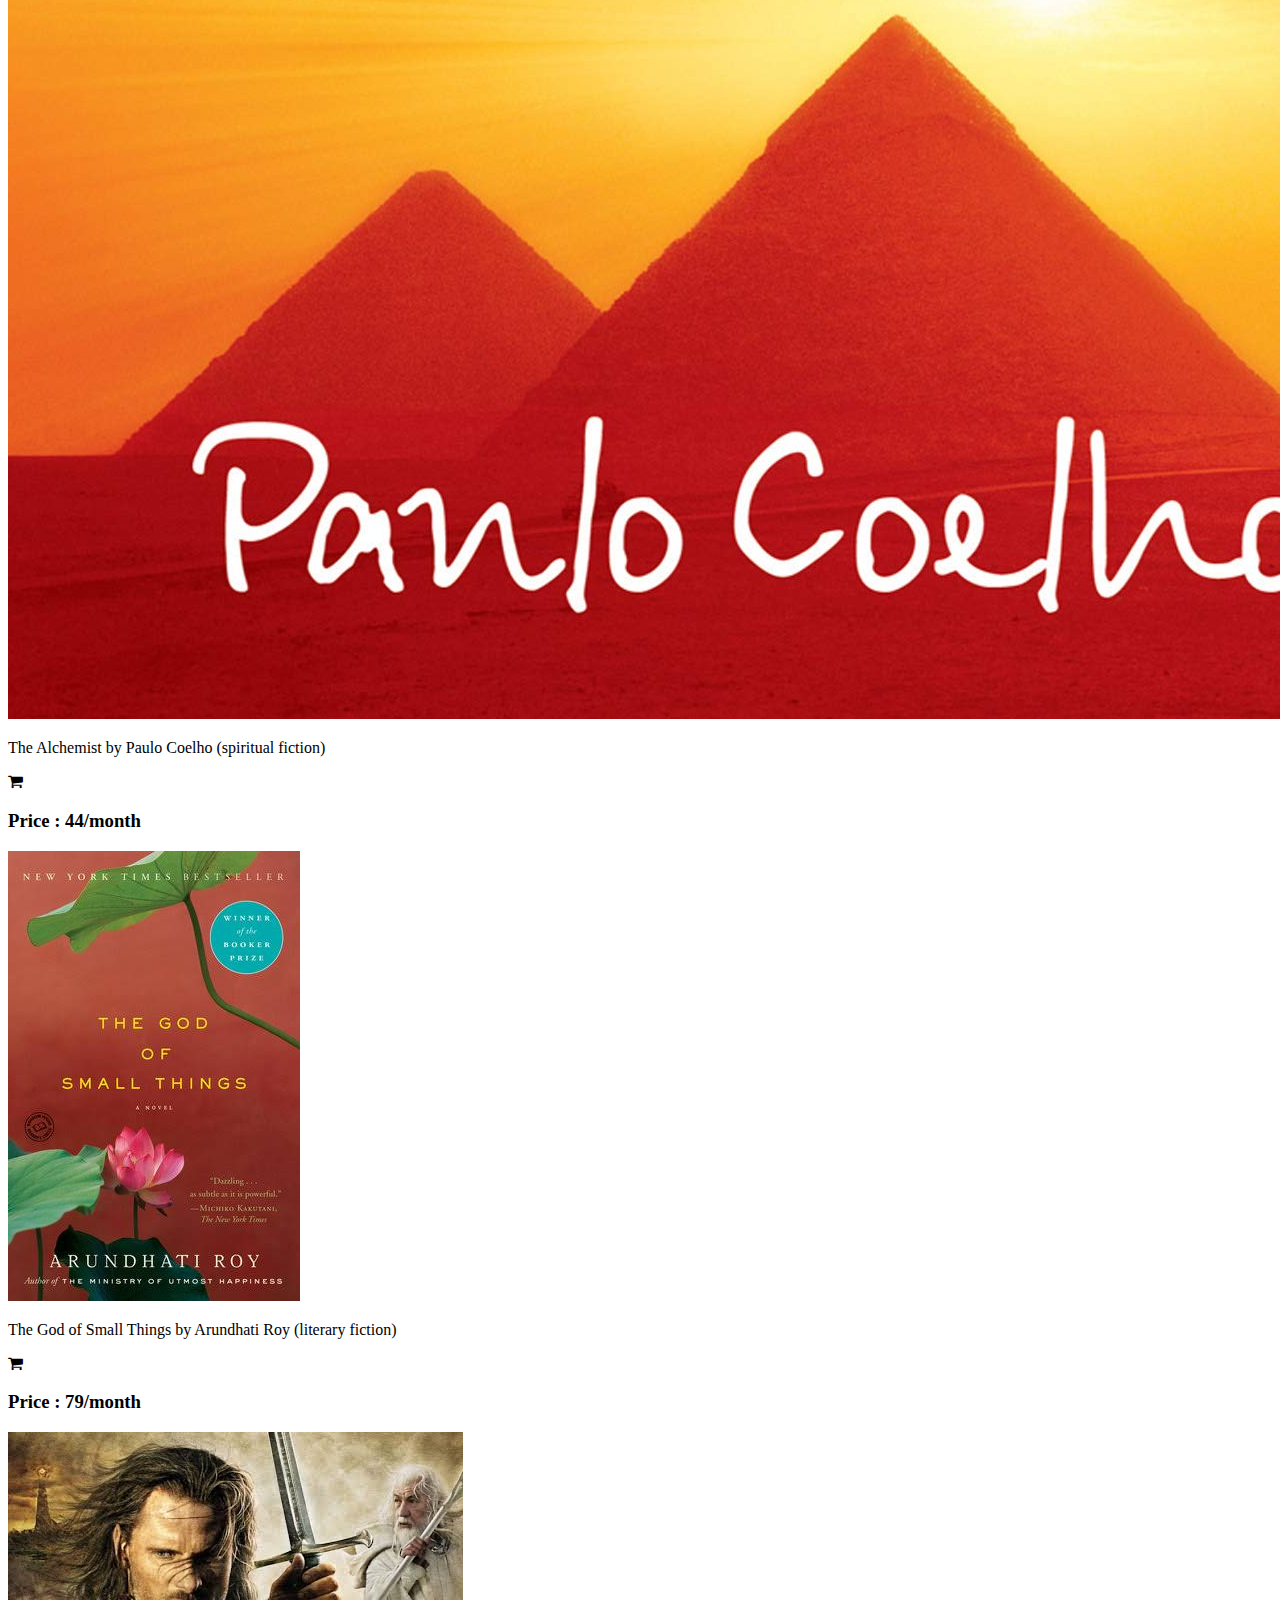
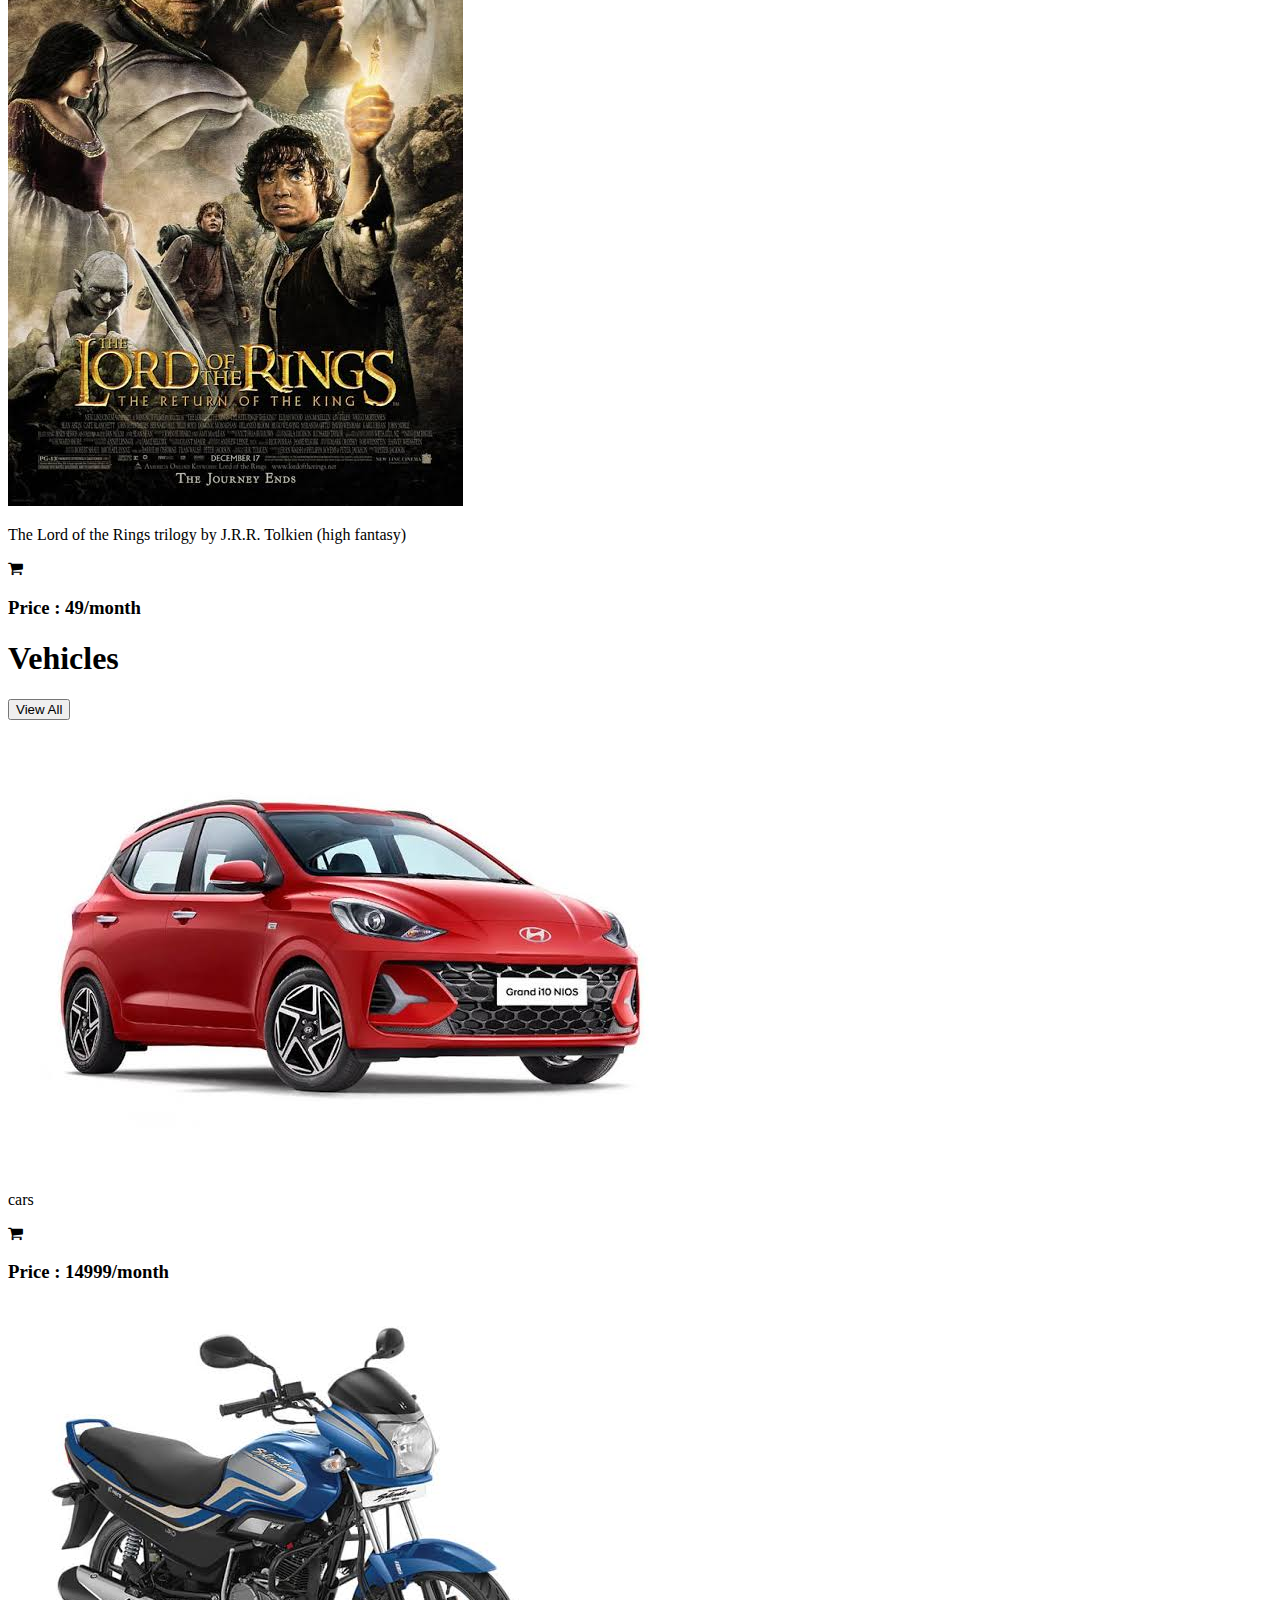
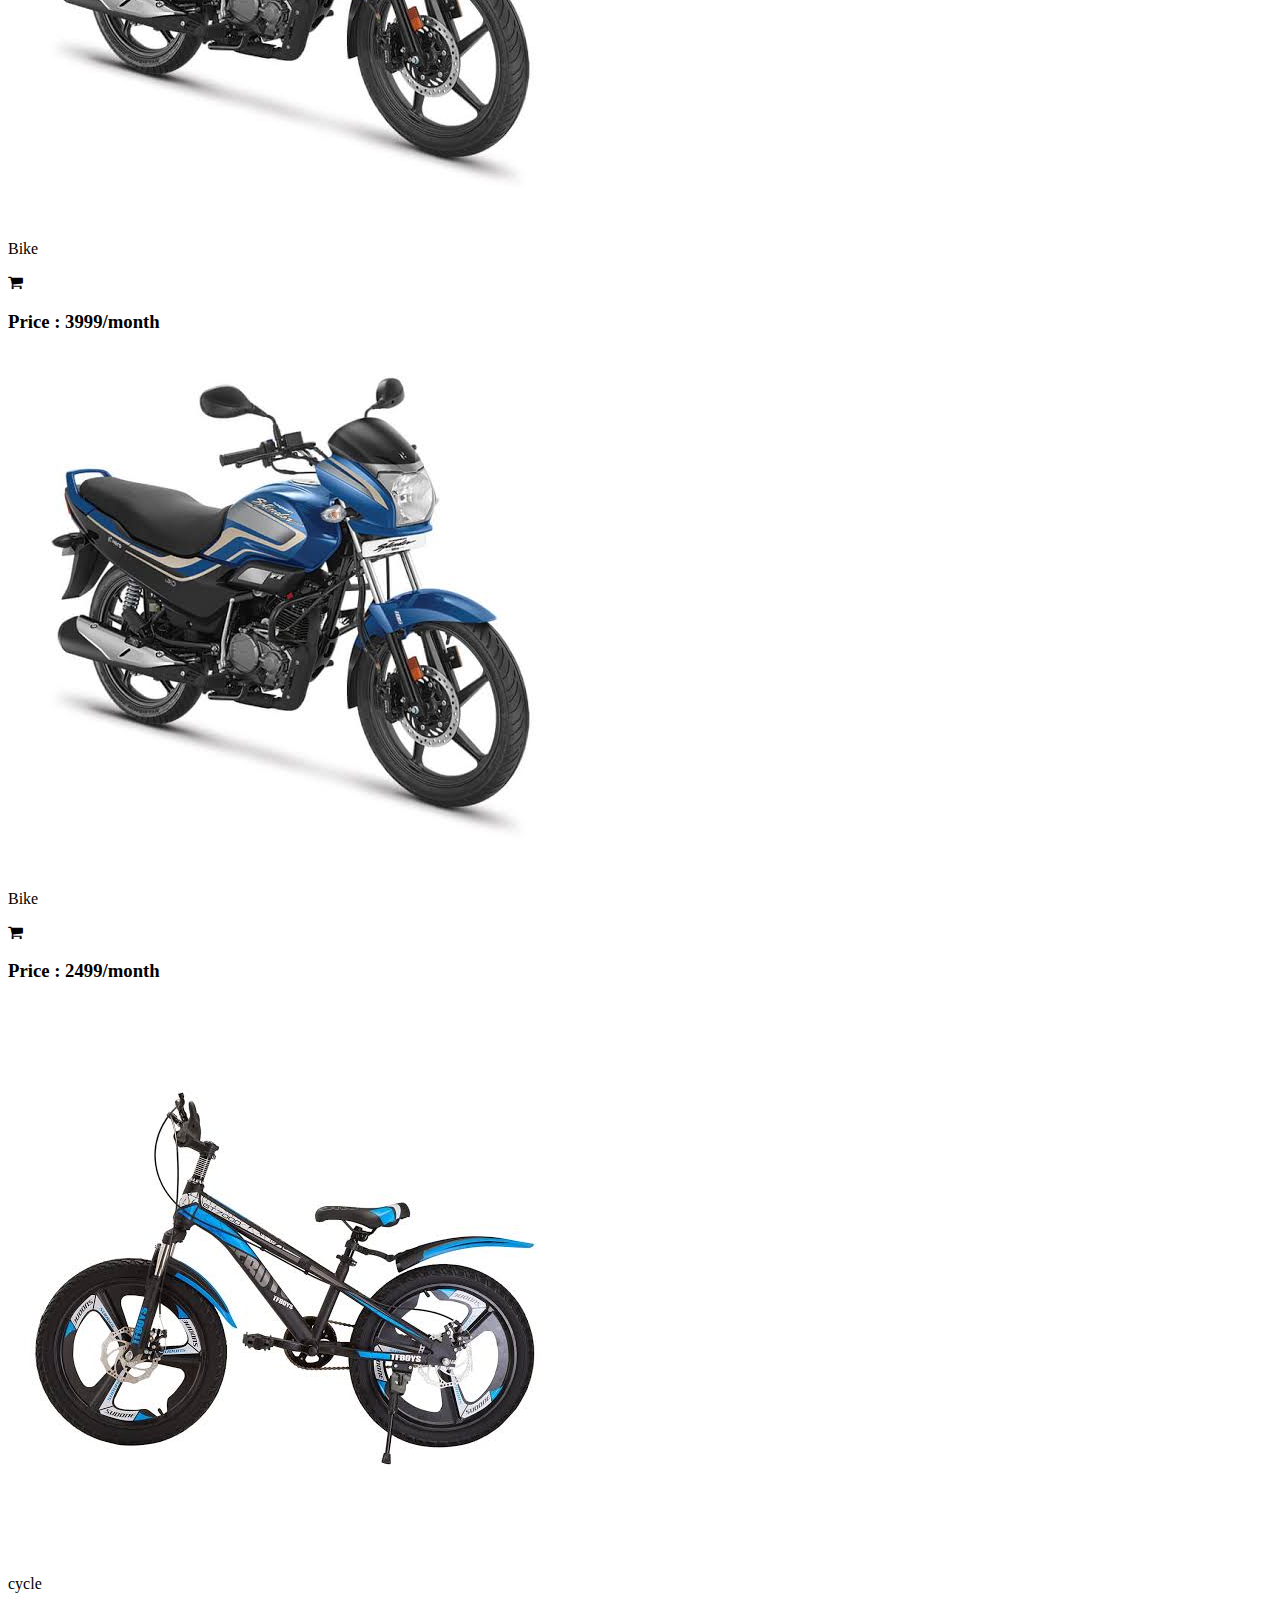
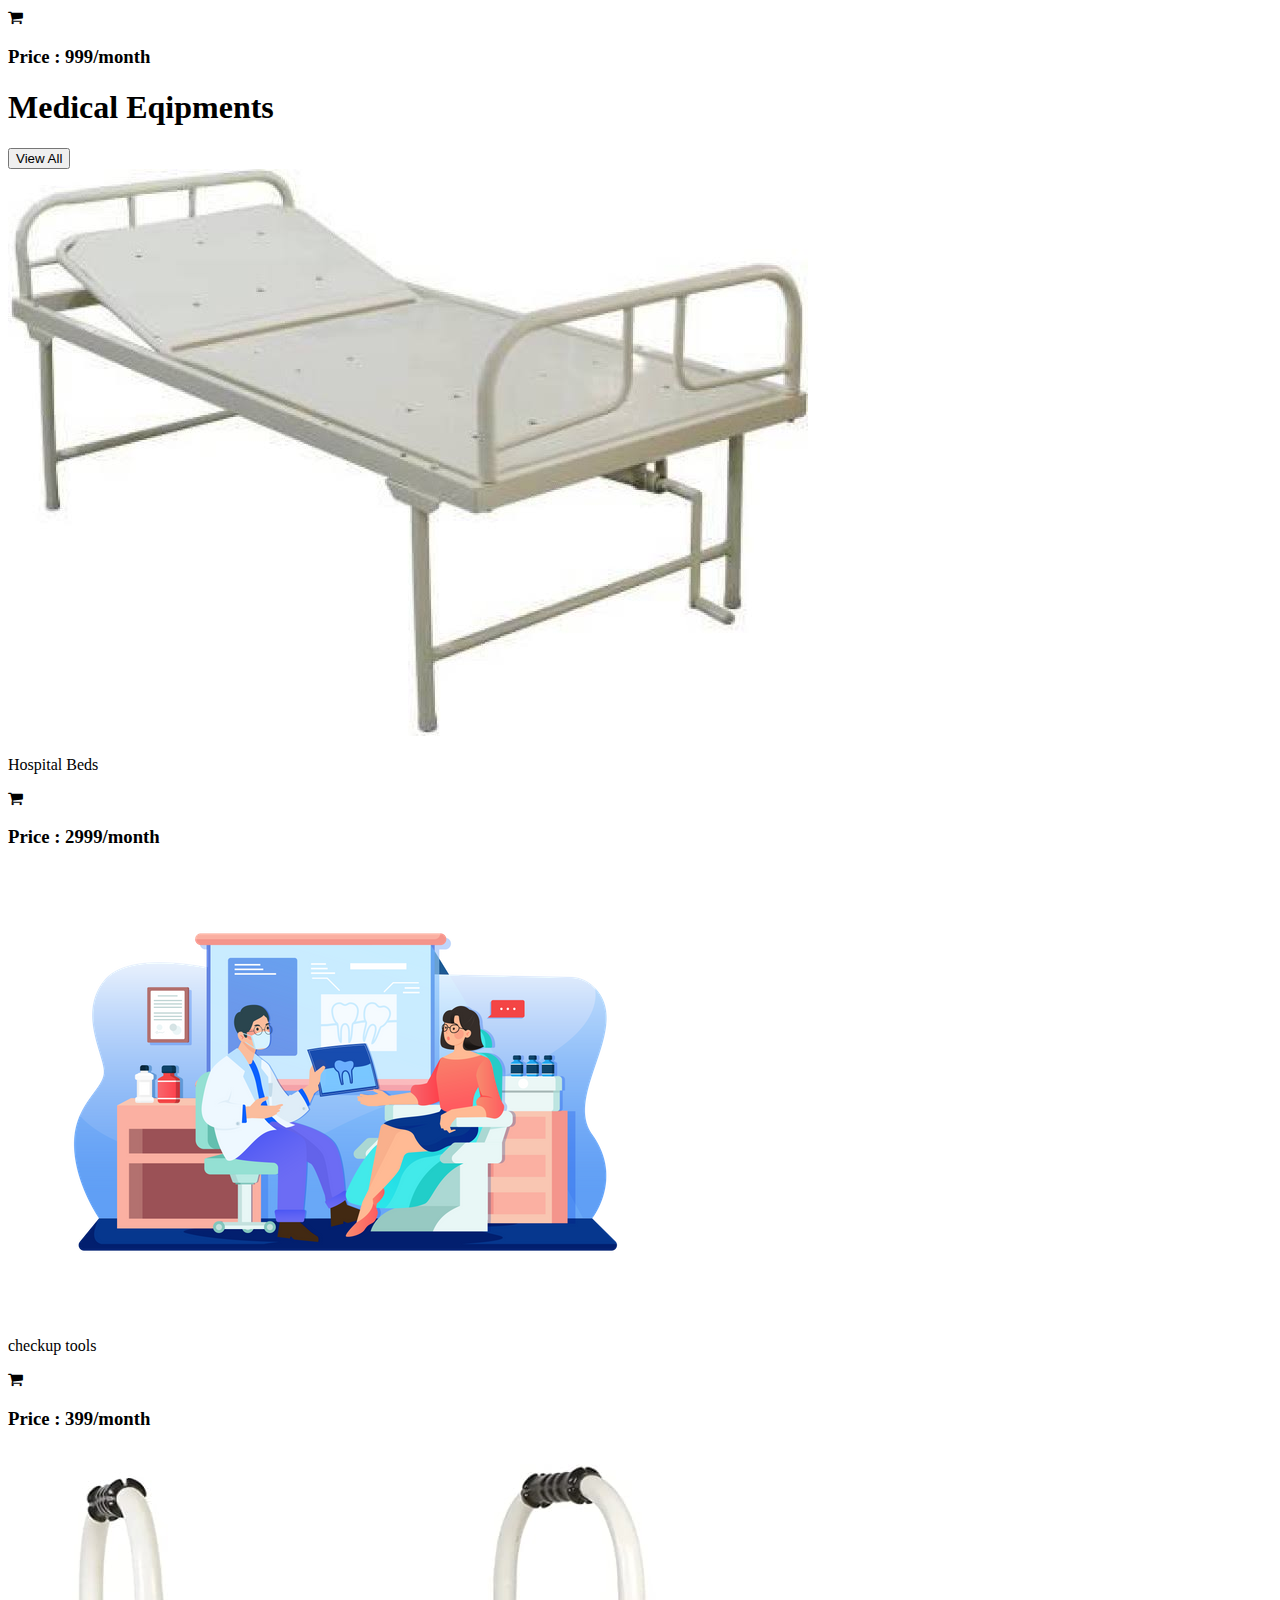
==== commit 6c2e8df2: "Update homepage.html" ====
--- a/homepage.html
+++ b/homepage.html
@@ -3,20 +3,20 @@
 <head>
     <meta charset="UTF-8">
     <meta name="viewport" content="width=device-width, initial-scale=1.0">
-    <link rel = "icon" href="/images/main_logo.jpg">
+    <link rel = "icon" href="/e-Rentals-site/images/main_logo.jpg">
     <title>e-Rental |home</title>
 
 </head>
 
 <!-- css file -->
-<link rel="stylesheet" href="css/site.css">
+<link rel="stylesheet" href="/e-Rentals-site/css/site.css">
 
  <!-- font awesome icon -->
  <link rel="stylesheet" href="https://cdnjs.cloudflare.com/ajax/libs/font-awesome/4.7.0/css/font-awesome.min.css">
 <body>
     <nav>
         <div class="nav-responsive">
-            <img src="/images/main_logo.png" alt="image" class="logo" id="logo">
+            <img src="/e-Rentals-site/images/main_logo.png" alt="image" class="logo" id="logo">
             <div><h1>e-rental</h1></div>
        
             <div class="nav-search">
@@ -41,43 +41,43 @@
     <section id="categories">
         <div class="brand">
             <div class="img-container">
-                <img src="/images/property-logo.png" alt="img" class="brand-img">
+                <img src="/e-Rentals-site/images/property-logo.png" alt="img" class="brand-img">
             </div>
             <h4 id="brand-name">property</h4>
         </div>
         <div class="brand">
             <div class="img-container">
-                <img src="/images/furniturelogo.png" alt="img" class="brand-img">
+                <img src="/e-Rentals-site/images/furniturelogo.png" alt="img" class="brand-img">
             </div>
             <h4 id="brand-name">Furnitures</h4>
         </div>
         <div class="brand">
             <div class="img-container">
-                <img src="/images/electronics-logo.png" alt="img" class="brand-img">
+                <img src="/e-Rentals-site/images/electronics-logo.png" alt="img" class="brand-img">
             </div>
             <h4 id="brand-name">Electronic</h4>
         </div>
         <div class="brand">
             <div class="img-container">
-                <img src="/images/fitness-logo.png" alt="img" class="brand-img">
+                <img src="/e-Rentals-site/images/fitness-logo.png" alt="img" class="brand-img">
             </div>
             <h4 id="brand-name">fitness</h4>
         </div>
         <div class="brand">
             <div class="img-container">
-                <img src="/images/medical-logo.png" alt="img" class="brand-img">
+                <img src="/e-Rentals-site/images/medical-logo.png" alt="img" class="brand-img">
             </div>
             <h4 id="brand-name">medical <br> products</h4>
         </div>
         <div class="brand">
             <div class="img-container">
-                <img src="/images/vehicles-logo.png" alt="img" class="brand-img">
+                <img src="/e-Rentals-site/images/vehicles-logo.png" alt="img" class="brand-img">
             </div>
             <h4 id="brand-name">Vehicles</h4>
         </div>
         <div class="brand">
             <div class="img-container">
-                <img src="/images/property-logo.png" alt="img" class="brand-img">
+                <img src="/e-Rentals-site/images/property-logo.png" alt="img" class="brand-img">
             </div>
             <h4 id="brand-name">property</h4>
         </div>
@@ -85,43 +85,43 @@
         </div>
         <div class="brand">
             <div class="img-container">
-                <img src="/images/book-logo.png" alt="img" class="brand-img">
+                <img src="/e-Rentals-site/images/book-logo.png" alt="img" class="brand-img">
             </div>
             <h4 id="brand-name">books</h4>
         </div>
         <div class="brand">
             <div class="img-container">
-                <img src="/images/medical-logo.png" alt="img" class="brand-img">
+                <img src="/e-Rentals-site/images/medical-logo.png" alt="img" class="brand-img">
             </div>
             <h4 id="brand-name">medical <br> products</h4>
         </div>
         <div class="brand">
             <div class="img-container">
-                <img src="/images/vehicles-logo.png" alt="img" class="brand-img">
+                <img src="/e-Rentals-site/images/vehicles-logo.png" alt="img" class="brand-img">
             </div>
             <h4 id="brand-name">Vehicles</h4>
         </div>
         <div class="brand">
             <div class="img-container">
-                <img src="/images/electronics-logo.png" alt="img" class="brand-img">
+                <img src="/e-Rentals-site/images/electronics-logo.png" alt="img" class="brand-img">
             </div>
             <h4 id="brand-name">Electronic </h4>
         </div>
         <div class="brand">
             <div class="img-container">
-                <img src="/images/fitness-logo.png" alt="img" class="brand-img">
+                <img src="/e-Rentals-site/images/fitness-logo.png" alt="img" class="brand-img">
             </div>
             <h4 id="brand-name">fitness</h4>
         </div>
         <div class="brand">
             <div class="img-container">
-                <img src="/images/furniturelogo.png" alt="img" class="brand-img">
+                <img src="/e-Rentals-site/images/furniturelogo.png" alt="img" class="brand-img">
             </div>
             <h4 id="brand-name">Furnitures</h4>
         </div>
         <div class="brand">
             <div class="img-container">
-                <img src="/images/electronics-logo.png" alt="img" class="brand-img">
+                <img src="/e-Rentals-site/images/electronics-logo.png" alt="img" class="brand-img">
             </div>
             <h4 id="brand-name">Electronic </h4>
         </div>
@@ -138,8 +138,8 @@
     <div class="card">
         <div class="item-container" id="0">
             <div class="card-item">
-                <a href="/product-detail/refrigerator.html"><img src="/images/fridge.jpg" alt="img" id="card-img"></a>  
-                <p id="item-name"><a href="/product-detail/refrigerator.html">Refrigerator</a> </p>
+                <a href="/e-Rentals-site/product-detail/refrigerator.html"><img src="/e-Rentals-site/images/fridge.jpg" alt="img" id="card-img"></a>  
+                <p id="item-name"><a href="/e-Rentals-site/product-detail/refrigerator.html">Refrigerator</a> </p>
             </div>
             <i class="fa fa-shopping-cart" id="add-to-cart"></i>
             <h3 id="item-price">Price : 1900/month</h3>               
@@ -147,7 +147,7 @@
 
         <div class="item-container" id="1">
             <div class="card-item" >
-                <img src="/images/washingmachine.jpg" alt="img" id="card-img">
+                <img src="/e-Rentals-site/images/washingmachine.jpg" alt="img" id="card-img">
                 <p id="item-name">Washing machine</p>              
             </div>
             <i class="fa fa-shopping-cart" id="add-to-cart"></i>
@@ -470,4 +470,4 @@
 </div>
 <script src="/site.js"></script>
 </body>
-</html>+</html>
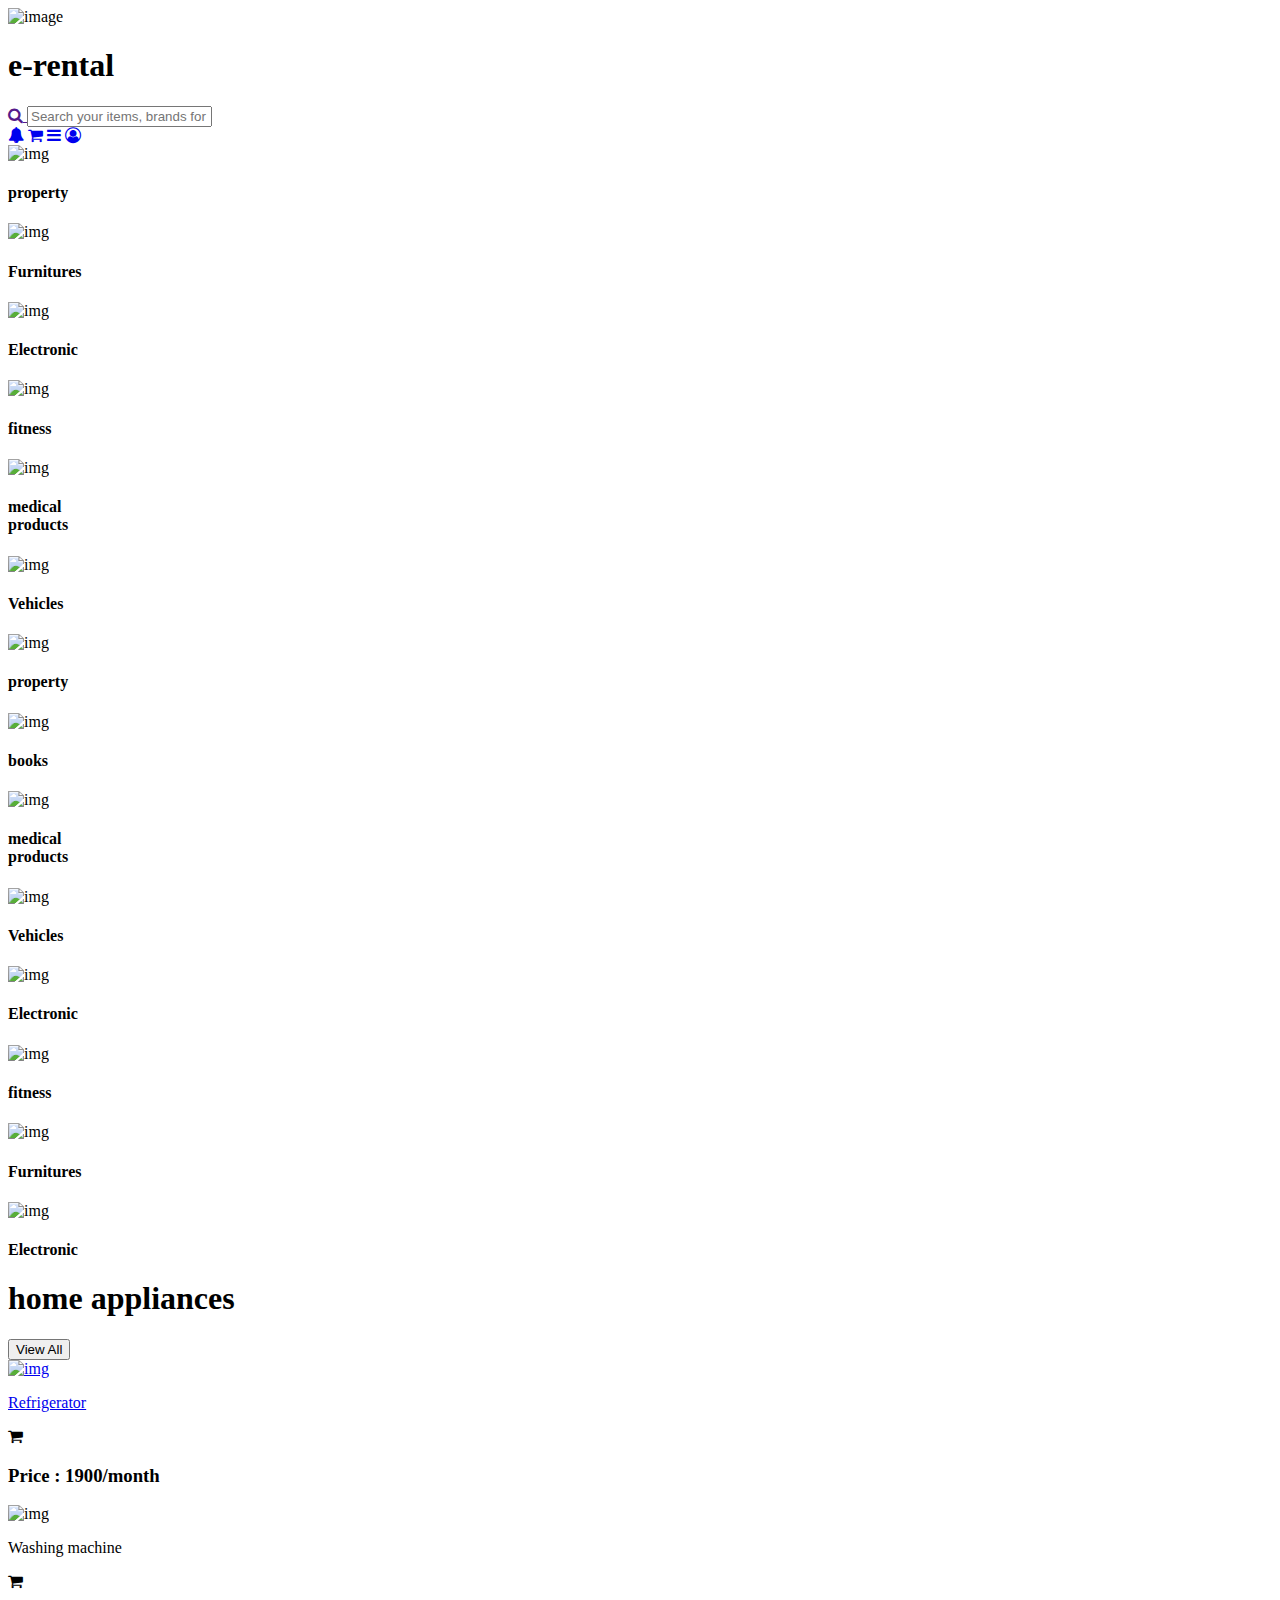
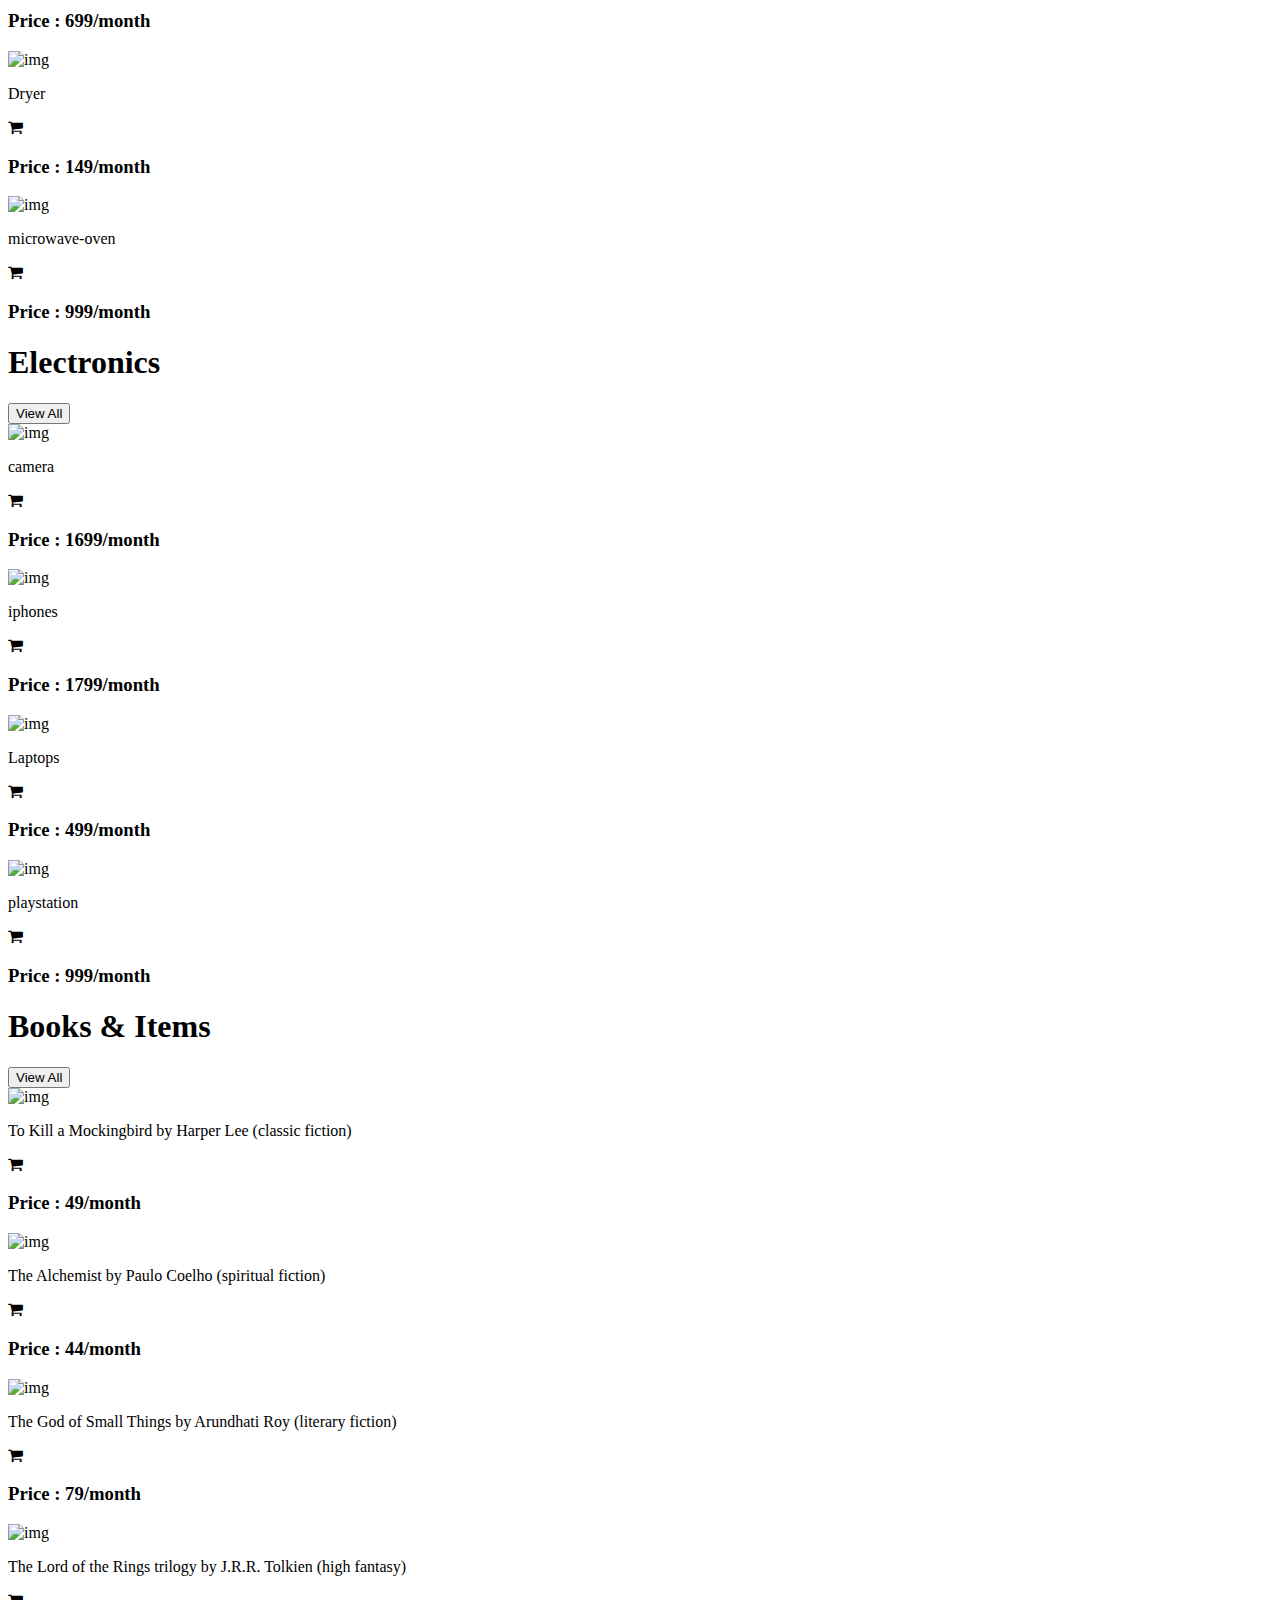
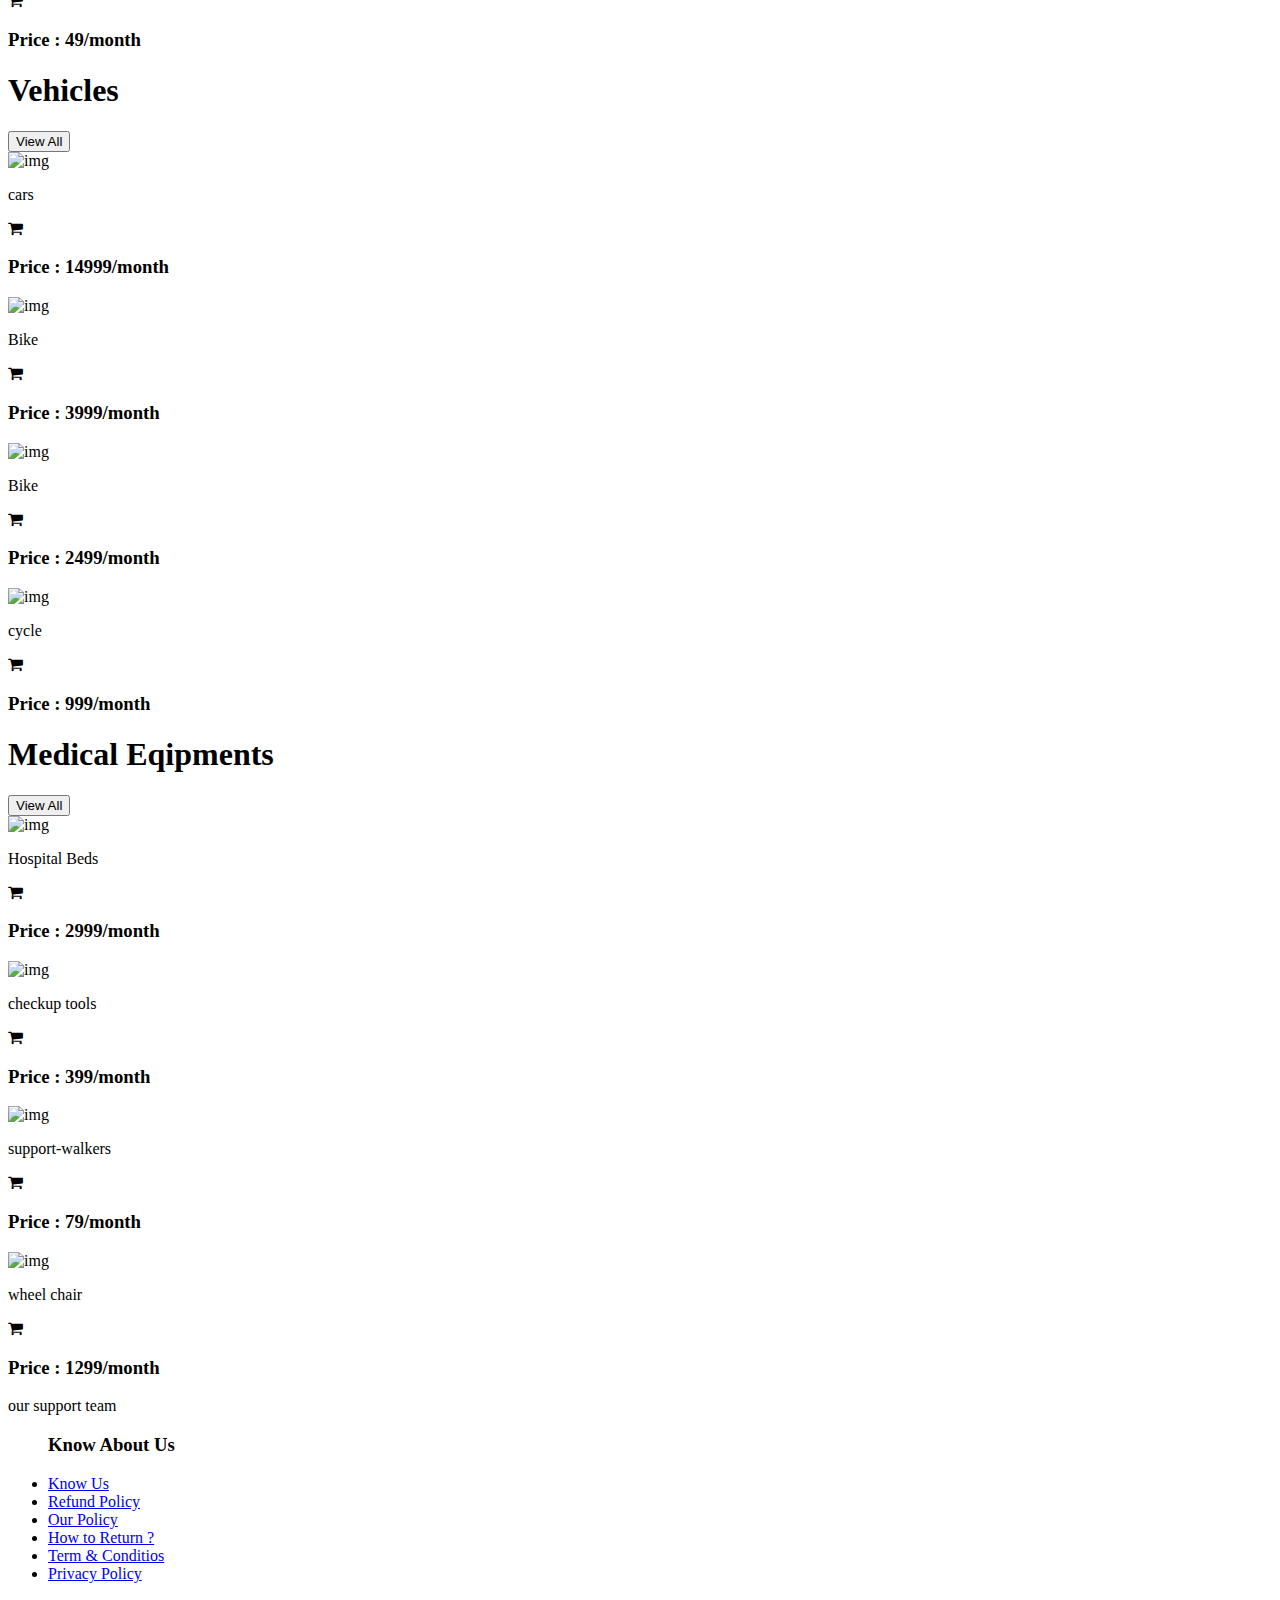
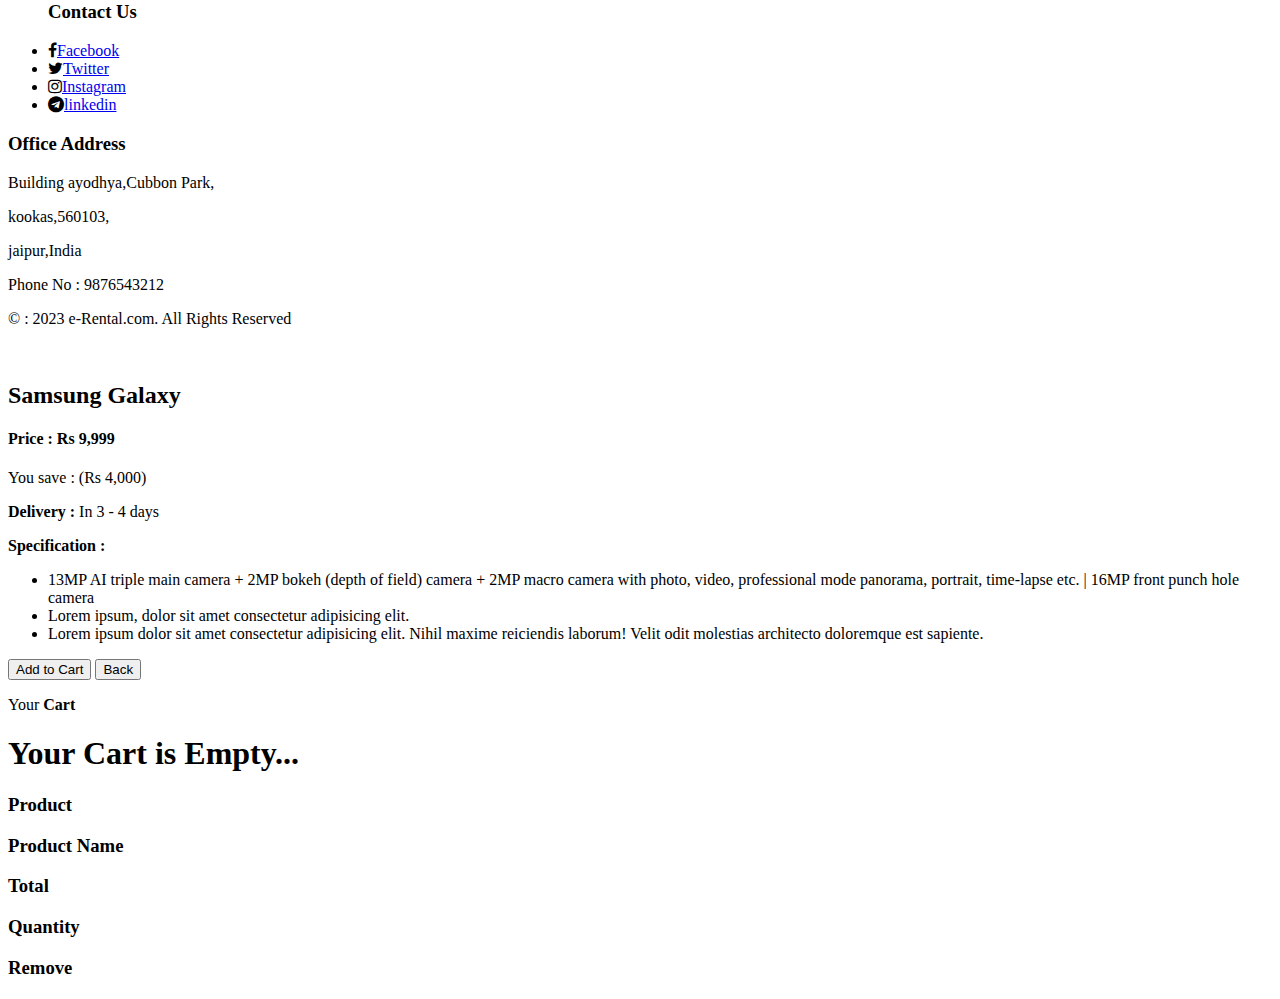
==== commit da57a36b: "Update homepage.html" ====
--- a/homepage.html
+++ b/homepage.html
@@ -139,7 +139,7 @@
         <div class="item-container" id="0">
             <div class="card-item">
                 <a href="/e-Rentals-site/product-detail/refrigerator.html"><img src="/e-Rentals-site/images/fridge.jpg" alt="img" id="card-img"></a>  
-                <p id="item-name"><a href="/e-Rentals-site/product-detail/refrigerator.html">Refrigerator</a> </p>
+                <p id="item-name"><a href="e-Rentals-site/product-detail/refrigerator.html">Refrigerator</a> </p>
             </div>
             <i class="fa fa-shopping-cart" id="add-to-cart"></i>
             <h3 id="item-price">Price : 1900/month</h3>               
@@ -156,7 +156,7 @@
 
         <div class="item-container" id="2">
             <div class="card-item" >
-                <img src="/images/dryer.jpg" alt="img" id="card-img">
+                <img src="/e-Rentals-site/images/dryer.jpg" alt="img" id="card-img">
                 <p id="item-name">Dryer</p>
             </div>
             <i class="fa fa-shopping-cart" id="add-to-cart"></i>
@@ -165,7 +165,7 @@
 
         <div class="item-container" id="3">
             <div class="card-item">
-                <img src="/images/own.jpg" alt="img" id="card-img">
+                <img src="/e-Rentals-site/images/own.jpg" alt="img" id="card-img">
                 <p id="item-name">microwave-oven</p>
             </div>
             <i class="fa fa-shopping-cart" id="add-to-cart"></i>
@@ -184,7 +184,7 @@
 
         <div class="item-container" id="4">
             <div class="card-item">
-                <img src="/images/camera.jpg" alt="img" id="card-img">
+                <img src="/e-Rentals-site/images/camera.jpg" alt="img" id="card-img">
                 <p id="item-name">camera</p>
             </div>
             <i class="fa fa-shopping-cart" id="add-to-cart"></i>
@@ -193,7 +193,7 @@
 
         <div class="item-container"  id="5">
             <div class="card-item">
-                <img src="/images/iphones.jpg" alt="img" id="card-img">
+                <img src="/e-Rentals-site/images/iphones.jpg" alt="img" id="card-img">
                 <p id="item-name">iphones</p>
             </div>
             <i class="fa fa-shopping-cart" id="add-to-cart"></i>
@@ -203,7 +203,7 @@
         <div class="item-container"  id="6">
 
             <div class="card-item">
-                <img src="/images/laptop.jpg" alt="img" id="card-img">
+                <img src="/e-Rentals-site/images/laptop.jpg" alt="img" id="card-img">
                 <p id="item-name">Laptops</p>
             </div>
             <i class="fa fa-shopping-cart" id="add-to-cart"></i>
@@ -212,7 +212,7 @@
 
         <div class="item-container" id="7">
             <div class="card-item">
-                <img src="/images/playstation.jpg" alt="img" id="card-img">
+                <img src="/e-Rentals-site/images/playstation.jpg" alt="img" id="card-img">
                 <p id="item-name">playstation</p>
             </div>
             <i class="fa fa-shopping-cart" id="add-to-cart"></i>
@@ -232,7 +232,7 @@
 
         <div class="item-container" id="8">
             <div class="card-item">
-                <img src="/images/mockingbird.jpg" alt="img" id="card-img">
+                <img src="/e-Rentals-site/images/mockingbird.jpg" alt="img" id="card-img">
                 <p id="item-name">To Kill a Mockingbird by Harper Lee (classic fiction)</p>
             </div>
             <i class="fa fa-shopping-cart" id="add-to-cart"></i>
@@ -242,7 +242,7 @@
         <div class="item-container" id="9">
 
             <div class="card-item">
-                <img src="/images/achlimist.jpg" alt="img" id="card-img">
+                <img src="/e-Rentals-site/images/achlimist.jpg" alt="img" id="card-img">
                 <p id="item-name">The Alchemist by Paulo Coelho (spiritual fiction)</p>
             </div>
             <i class="fa fa-shopping-cart" id="add-to-cart"></i>
@@ -252,7 +252,7 @@
         <div class="item-container" id="10">
 
             <div class="card-item">
-                <img src="/images/smallthings.jpg" alt="img" id="card-img">
+                <img src="/e-Rentals-site/images/smallthings.jpg" alt="img" id="card-img">
                 <p id="item-name">The God of Small Things by Arundhati Roy (literary fiction)</p>
             </div>
             <i class="fa fa-shopping-cart" id="add-to-cart"></i>
@@ -262,7 +262,7 @@
         <div class="item-container" id="11">
 
             <div class="card-item">
-                <img src="/images/lordofrings.jpg" alt="img" id="card-img">
+                <img src="/e-Rentals-site/images/lordofrings.jpg" alt="img" id="card-img">
                 <p id="item-name">The Lord of the Rings trilogy by J.R.R. Tolkien (high fantasy)</p>
             </div>
             <i class="fa fa-shopping-cart" id="add-to-cart"></i>
@@ -282,7 +282,7 @@
 
         <div class="item-container" id="12">
             <div class="card-item">
-                <img src="/images/car.jpg" alt="img" id="card-img">
+                <img src="/e-Rentals-site/images/car.jpg" alt="img" id="card-img">
                 <p id="item-name">cars</p>
             </div>
             <i class="fa fa-shopping-cart" id="add-to-cart"></i>
@@ -291,7 +291,7 @@
 
         <div class="item-container" id="13">
             <div class="card-item">
-                <img src="/images/bike.jpg" alt="img" id="card-img">
+                <img src="/e-Rentals-site/images/bike.jpg" alt="img" id="card-img">
                 <p id="item-name">Bike</p>
             </div>
             <i class="fa fa-shopping-cart" id="add-to-cart"></i>
@@ -299,7 +299,7 @@
         </div>
         <div class="item-container" id="13">
             <div class="card-item">
-                <img src="/images/bike.jpg" alt="img" id="card-img">
+                <img src="/e-Rentals-site/images/bike.jpg" alt="img" id="card-img">
                 <p id="item-name">Bike</p>
             </div>
             <i class="fa fa-shopping-cart" id="add-to-cart"></i>
@@ -307,7 +307,7 @@
         </div>
         <div class="item-container" id="13">
             <div class="card-item">
-                <img src="/images/cycle.jpg" alt="img" id="card-img">
+                <img src="/e-Rentals-site/images/cycle.jpg" alt="img" id="card-img">
                 <p id="item-name">cycle</p>
             </div>
             <i class="fa fa-shopping-cart" id="add-to-cart"></i>
@@ -330,7 +330,7 @@
         <div class="item-container" id="16">
 
             <div class="card-item">
-                <img src="/images/hospital-bed.jpg" alt="img" id="card-img">
+                <img src="/e-Rentals-site/images/hospital-bed.jpg" alt="img" id="card-img">
                 <p id="item-name">Hospital Beds</p>
             </div>
             <i class="fa fa-shopping-cart" id="add-to-cart"></i>
@@ -339,7 +339,7 @@
 
         <div class="item-container" id="17">
             <div class="card-item">
-                <img src="/images/checkup.webp" alt="img" id="card-img">
+                <img src="/e-Rentals-site/images/checkup.webp" alt="img" id="card-img">
                 <p id="item-name">checkup tools</p>
             </div>
             <i class="fa fa-shopping-cart" id="add-to-cart"></i>
@@ -348,7 +348,7 @@
 
         <div class="item-container" id="18">
             <div class="card-item">
-                <img src="/images/supporter.jpg" alt="img" id="card-img">
+                <img src="/e-Rentals-site/images/supporter.jpg" alt="img" id="card-img">
                 <p id="item-name">support-walkers</p>
             </div>
             <i class="fa fa-shopping-cart" id="add-to-cart"></i>
@@ -357,7 +357,7 @@
 
         <div class="item-container" id="19">
             <div class="card-item">
-                <img src="/images/wheelchai.jpg" alt="img" id="card-img">
+                <img src="/e-Rentals-site/images/wheelchai.jpg" alt="img" id="card-img">
                 <p id="item-name">wheel chair</p>
             </div>
             <i class="fa fa-shopping-cart" id="add-to-cart"></i>
